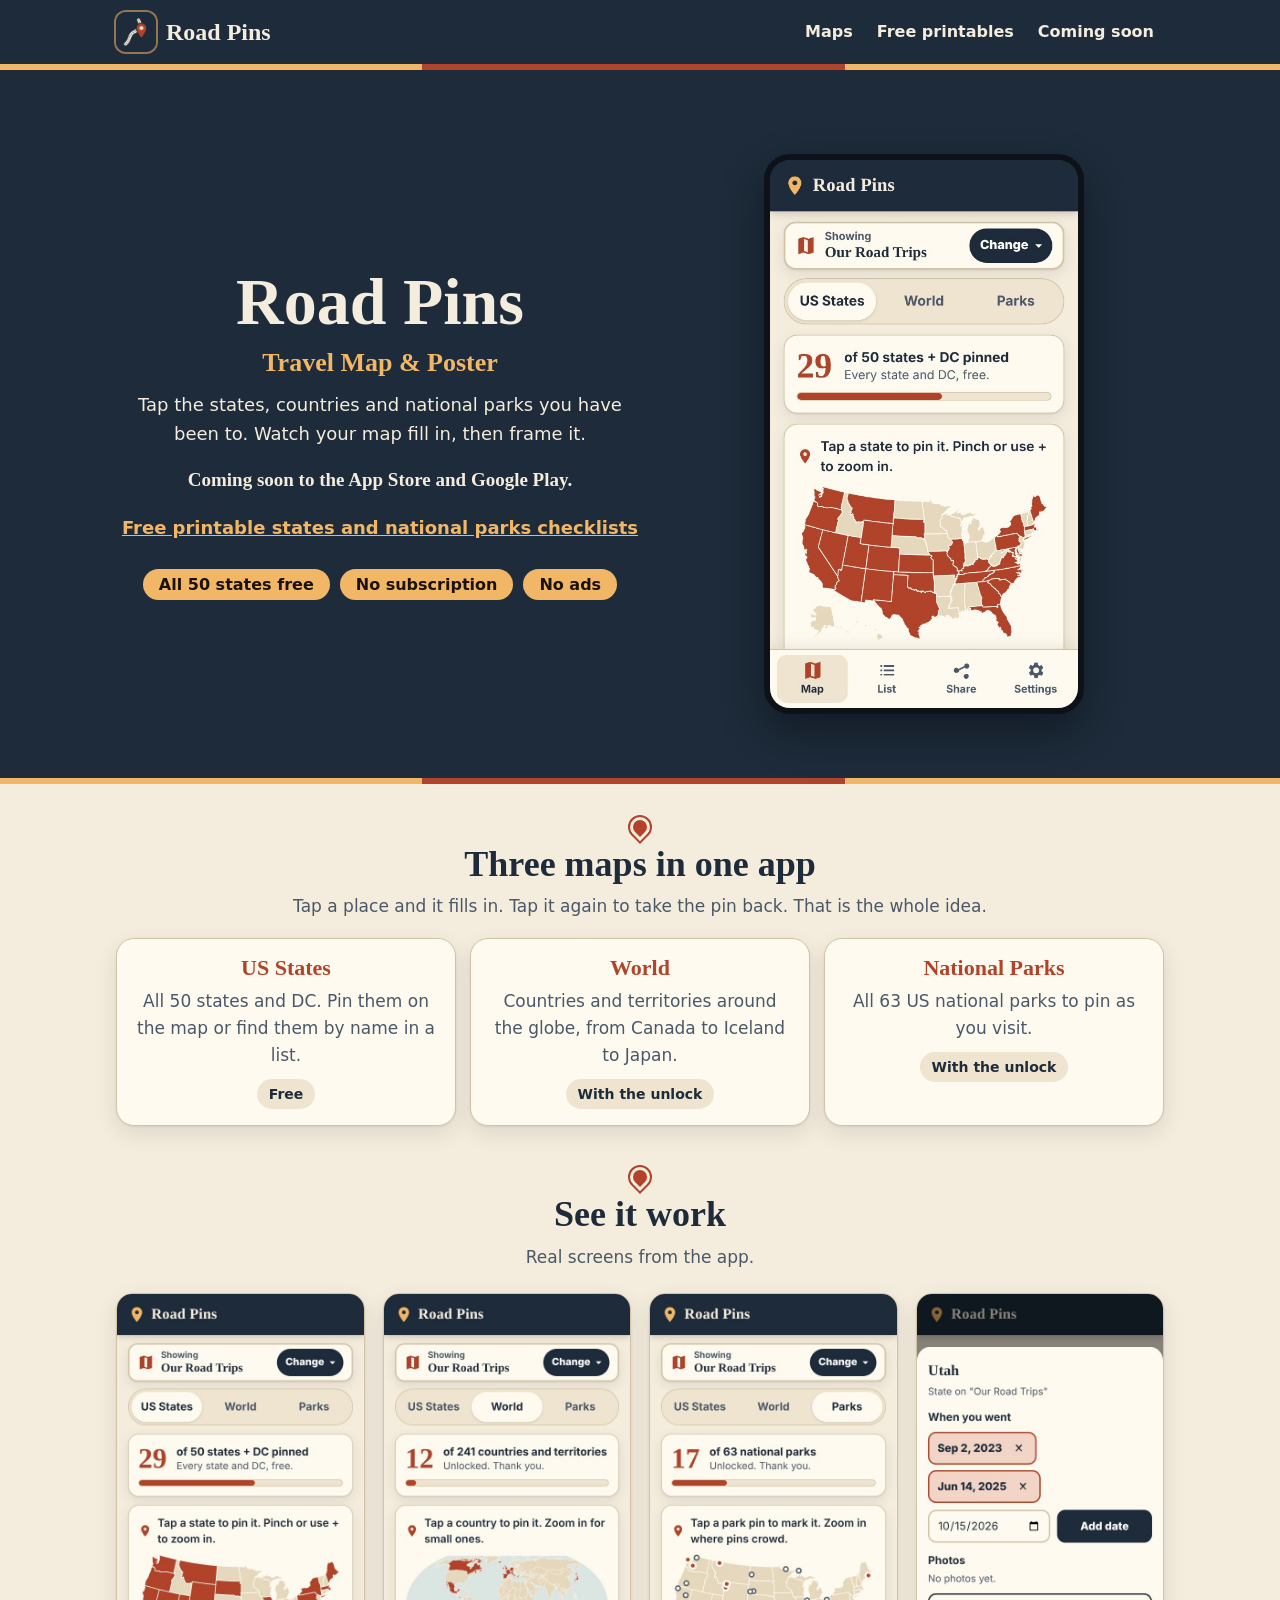
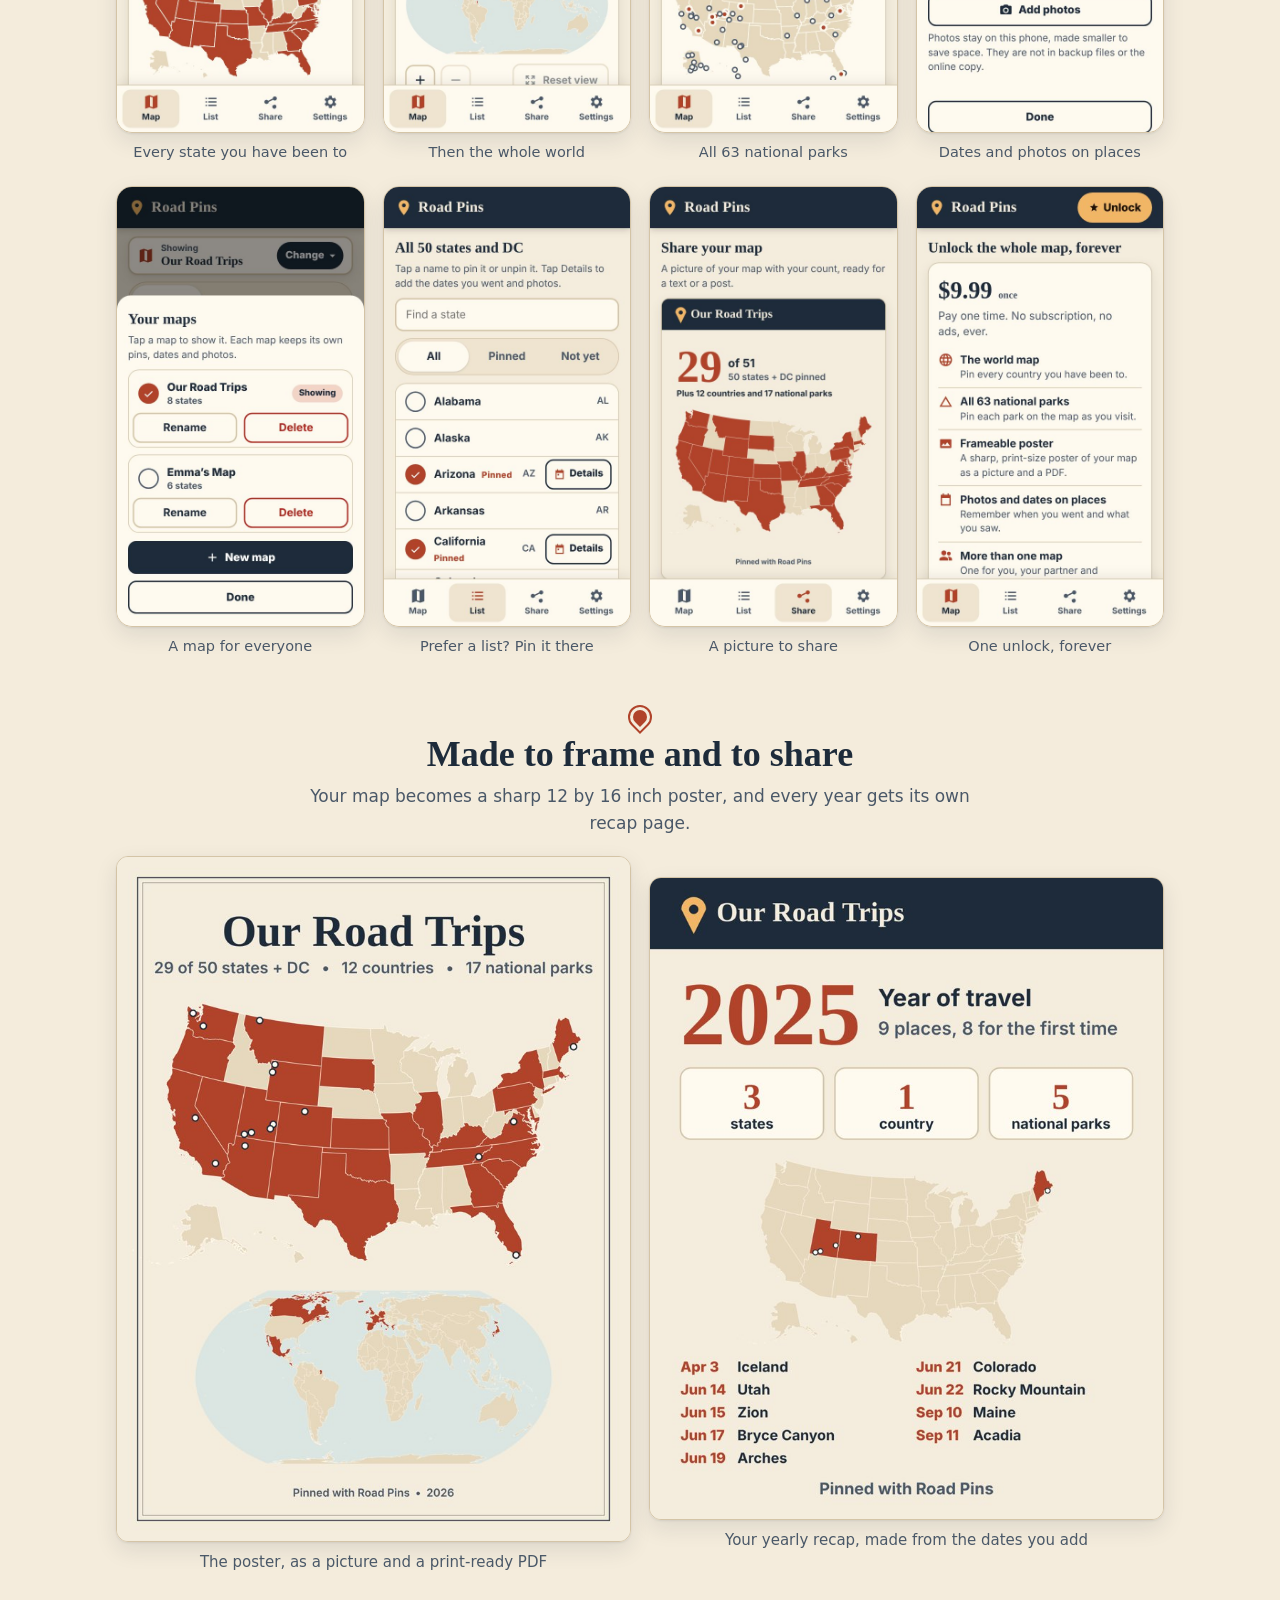
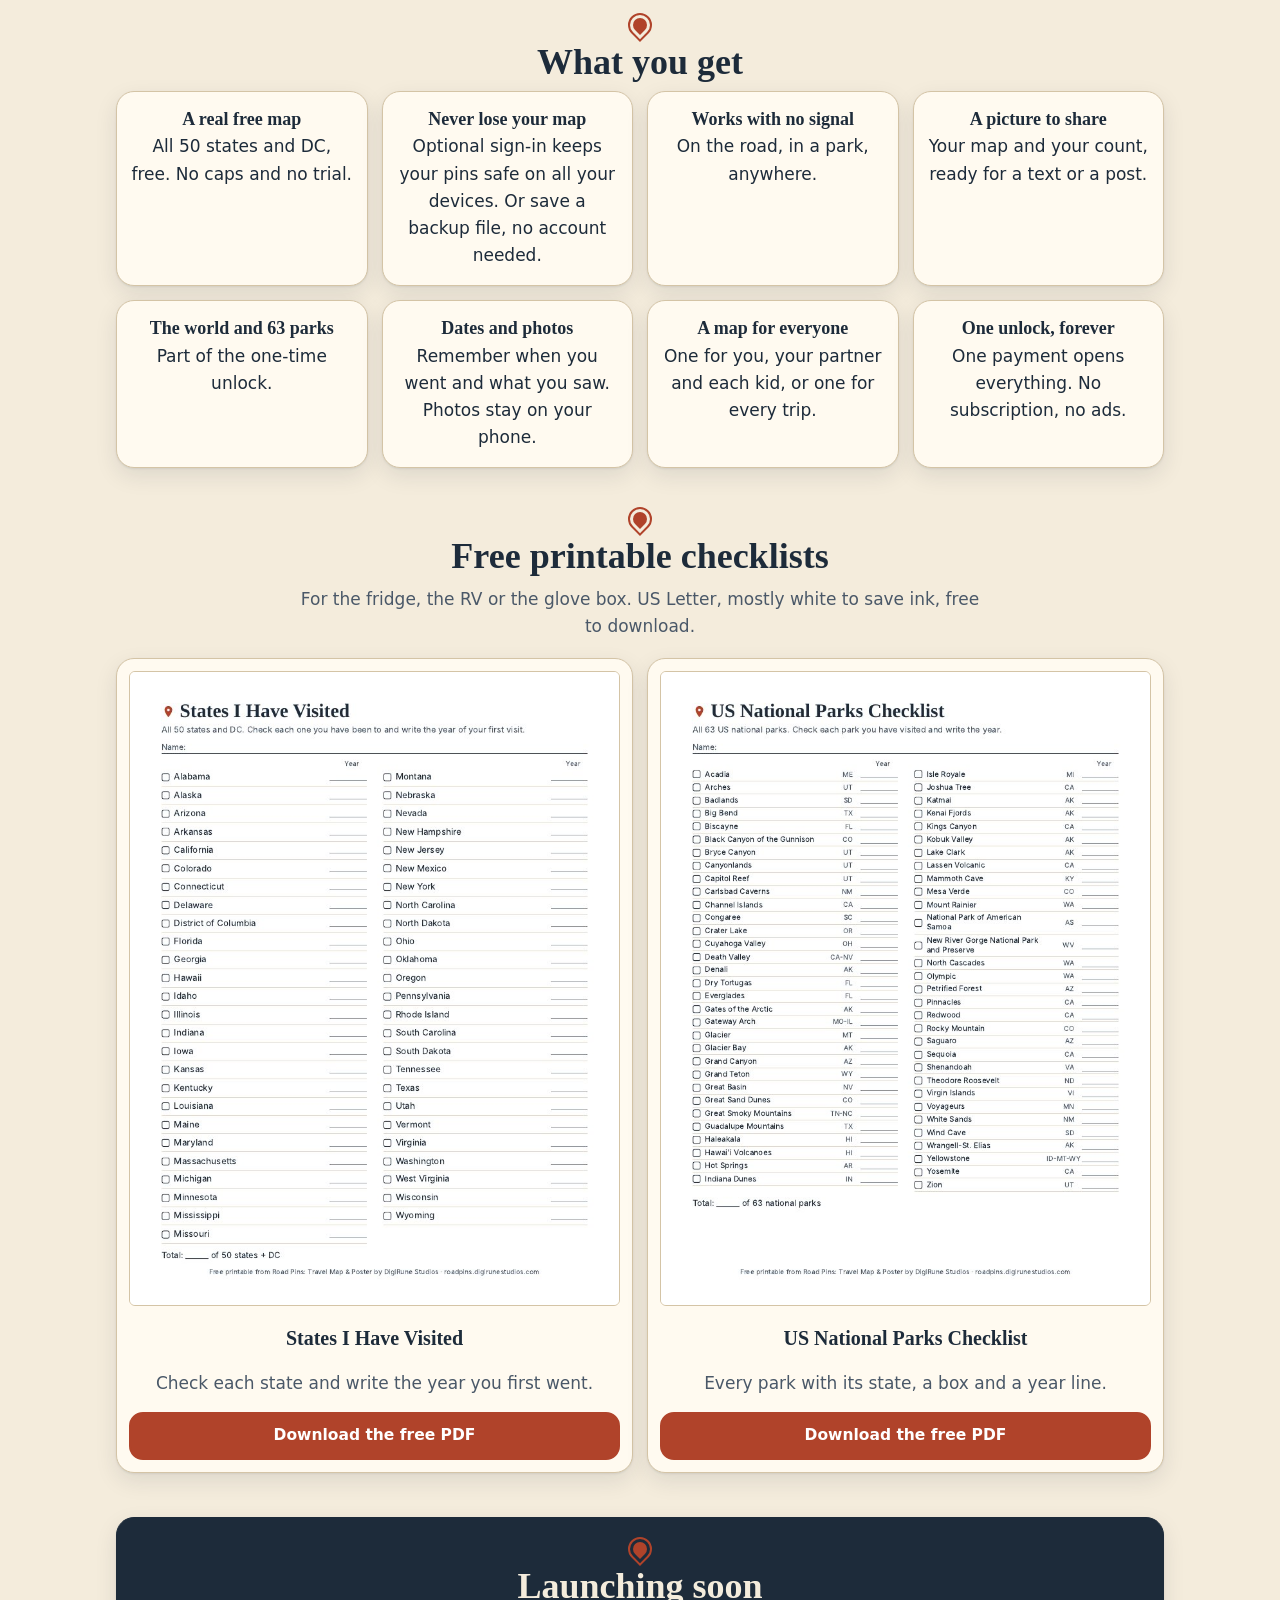
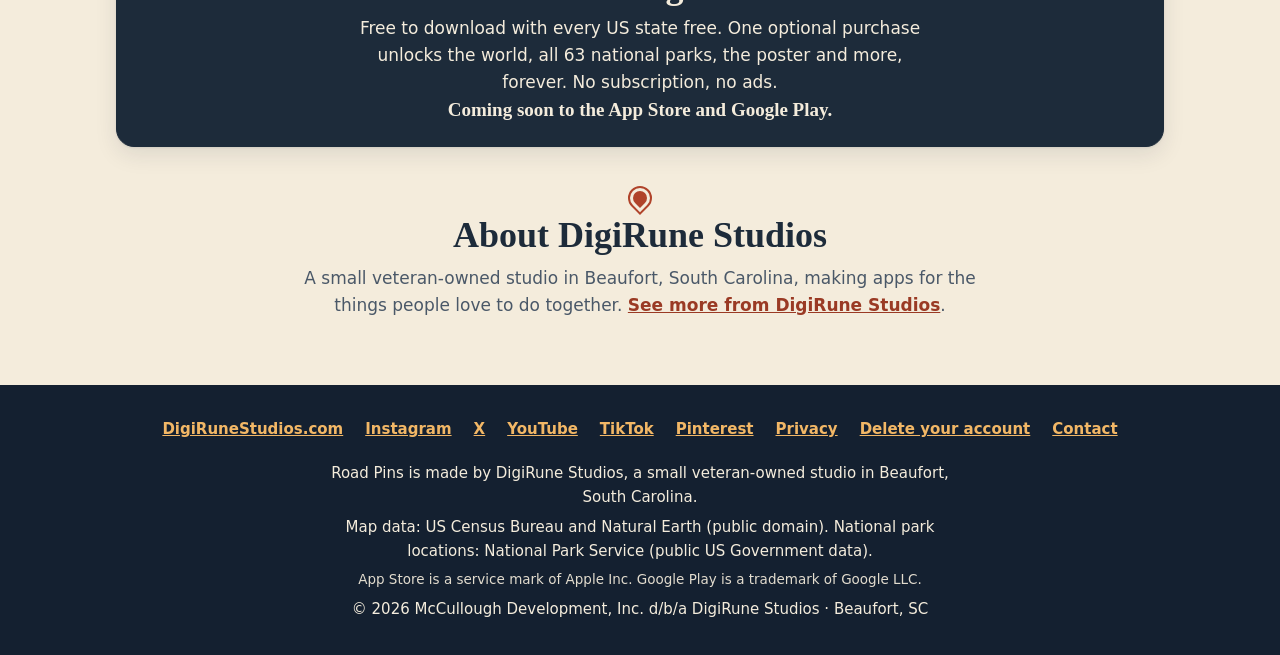
==== index.html @ 5fd57ff0 "Initial commit" ====
<!doctype html>
<html lang="en">
<head>
<meta charset="utf-8">
<meta name="viewport" content="width=device-width, initial-scale=1, viewport-fit=cover">
<title>Road Pins: Travel Map &amp; Poster, pin every state, country and national park</title>
<meta name="description" content="Coming soon. Pin the states, countries and national parks you have visited, then frame your map as a poster. All 50 states free. No subscription, no ads. Free printable checklists too.">
<link rel="canonical" href="https://roadpins.digirunestudios.com/">
<meta property="og:type" content="website">
<meta property="og:site_name" content="Road Pins: Travel Map &amp; Poster">
<meta property="og:url" content="https://roadpins.digirunestudios.com/">
<meta property="og:title" content="Road Pins: Travel Map &amp; Poster, pin every state, country and national park">
<meta property="og:description" content="Coming soon. Pin the states, countries and national parks you have visited, then frame your map as a poster. All 50 states free. No subscription, no ads. Free printable checklists too.">
<meta property="og:image" content="https://roadpins.digirunestudios.com/site/img/og/road-pins-1200x630.jpg">
<meta property="og:image:width" content="1200">
<meta property="og:image:height" content="630">
<meta property="og:image:alt" content="Road Pins: a phone showing a US map with visited states pinned, beside a framed travel poster.">
<meta name="twitter:card" content="summary_large_image">
<meta name="twitter:title" content="Road Pins: Travel Map &amp; Poster, pin every state, country and national park">
<meta name="twitter:description" content="Coming soon. Pin the states, countries and national parks you have visited, then frame your map as a poster. All 50 states free. No subscription, no ads. Free printable checklists too.">
<meta name="twitter:image" content="https://roadpins.digirunestudios.com/site/img/og/road-pins-1200x630.jpg">
<meta name="theme-color" content="#1d2b3a">
<link rel="icon" type="image/png" sizes="32x32" href="icons/favicon-32.png">
<link rel="icon" type="image/png" sizes="192x192" href="icons/icon-192.png">
<link rel="apple-touch-icon" href="icons/apple-touch-icon-180.png">
<link rel="stylesheet" href="site/site.css">
<script type="application/ld+json">{"@context": "https://schema.org", "@type": "MobileApplication", "name": "Road Pins: Travel Map & Poster", "operatingSystem": "iOS, Android", "applicationCategory": "TravelApplication", "description": "Pin the US states, countries and US national parks you have visited, then make a poster and a yearly recap.", "offers": {"@type": "Offer", "price": "0", "priceCurrency": "USD"}, "publisher": {"@type": "Organization", "name": "DigiRune Studios", "url": "https://digirunestudios.com/"}}</script>
</head>
<body>
<a class="skip" href="#main">Skip to the page content</a>
<header class="bar"><div class="wrap">
  <a class="brand" href="./"><img src="icons/icon-maskable-192.png" alt="" width="40" height="40">Road&nbsp;Pins</a>
  <nav aria-label="Site"><a href="./#maps">Maps</a><a href="./#printables">Free printables</a><a href="./#get">Coming soon</a></nav>
</div></header>
<div class="rule"></div>
<main id="main">
<section class="hero" aria-labelledby="hero-title"><div class="wrap">
  <div class="herotext">
    <h1 id="hero-title">Road&nbsp;Pins</h1>
    <p class="tag">Travel Map &amp; Poster</p>
    <p class="lead">Tap the states, countries and national parks you have been to. Watch your map fill in, then frame it.</p>
    <p class="soon">Coming soon to the App&nbsp;Store and Google&nbsp;Play.</p>
    <p class="sheetlink"><a href="#printables">Free printable states and national parks checklists</a></p>
    <ul class="pills" aria-label="Pricing"><li>All 50 states free</li><li>No subscription</li><li>No ads</li></ul>
  </div>
  <figure class="heroart"><img class="shot" src="site/img/hero-map.jpg" width="540" height="960" alt="Road Pins on a phone: a US map with 29 states pinned in rust red."></figure>
</div></section>
<div class="rule"></div>

<section id="maps" aria-labelledby="maps-title"><div class="wrap">
  <h2 id="maps-title">Three maps in one app</h2>
  <p class="intro">Tap a place and it fills in. Tap it again to take the pin back. That is the whole idea.</p>
  <div class="maps3">
    <div class="card mapc"><h3>US States</h3><p>All 50 states and DC. Pin them on the map or find them by name in a list.</p><span class="who">Free</span></div>
    <div class="card mapc"><h3>World</h3><p>Countries and territories around the globe, from Canada to Iceland to Japan.</p><span class="who">With the unlock</span></div>
    <div class="card mapc"><h3>National Parks</h3><p>All 63 US national parks to pin as you visit.</p><span class="who">With the unlock</span></div>
  </div>
</div></section>

<section id="see" aria-labelledby="see-title"><div class="wrap">
  <h2 id="see-title">See it work</h2>
  <p class="intro">Real screens from the app.<span class="swipehint"> Swipe sideways to see them all.</span></p>
  <div class="gallery" tabindex="0" aria-label="App screens, scroll sideways"><figure><img src="site/img/gallery/01-states.jpg" width="540" height="960" loading="lazy" alt="A US map with 29 states pinned in rust red and a count of 29 of 50 states plus DC."><figcaption>Every state you have been to</figcaption></figure><figure><img src="site/img/gallery/02-world.jpg" width="540" height="960" loading="lazy" alt="The world map with 12 countries pinned."><figcaption>Then the whole world</figcaption></figure><figure><img src="site/img/gallery/03-parks.jpg" width="540" height="960" loading="lazy" alt="The national parks map with 17 parks pinned."><figcaption>All 63 national parks</figcaption></figure><figure><img src="site/img/gallery/05-dates.jpg" width="540" height="960" loading="lazy" alt="Utah with two visit dates and a button to add photos."><figcaption>Dates and photos on places</figcaption></figure><figure><img src="site/img/gallery/06-maps.jpg" width="540" height="960" loading="lazy" alt="Your maps: Our Road Trips and Emma’s Map, each with its own pins."><figcaption>A map for everyone</figcaption></figure><figure><img src="site/img/gallery/04-list.jpg" width="540" height="960" loading="lazy" alt="The list of all 50 states and DC with pinned states checked."><figcaption>Prefer a list? Pin it there</figcaption></figure><figure><img src="site/img/gallery/07-share.jpg" width="540" height="960" loading="lazy" alt="A share picture of the map with 29 of 50 states + DC pinned."><figcaption>A picture to share</figcaption></figure><figure><img src="site/img/gallery/08-unlock.jpg" width="540" height="960" loading="lazy" alt="The unlock page: $9.99 once, no subscription, and what it adds."><figcaption>One unlock, forever</figcaption></figure></div>
</div></section>

<section id="frame" aria-labelledby="frame-title"><div class="wrap">
  <h2 id="frame-title">Made to frame and to share</h2>
  <p class="intro">Your map becomes a sharp 12 by 16 inch poster, and every year gets its own recap page.</p>
  <div class="pair">
    <figure><img src="site/img/poster.jpg" width="720" height="960" loading="lazy" alt="A 12 by 16 inch poster titled Our Road Trips with a US map, a world map and the counts of states, countries and national parks."><figcaption>The poster, as a picture and a print-ready PDF</figcaption></figure>
    <figure><img src="site/img/recap.jpg" width="720" height="900" loading="lazy" alt="A 2025 recap: 9 places, 3 states, 1 country and 5 national parks, with the dates of each visit."><figcaption>Your yearly recap, made from the dates you add</figcaption></figure>
  </div>
</div></section>

<section id="features" aria-labelledby="features-title"><div class="wrap">
  <h2 id="features-title">What you get</h2>
  <ul class="feats">
    <li class="card"><b>A real free map</b>All 50 states and DC, free. No caps and no trial.</li>
    <li class="card"><b>Never lose your map</b>Optional sign-in keeps your pins safe on all your devices. Or save a backup file, no account needed.</li>
    <li class="card"><b>Works with no signal</b>On the road, in a park, anywhere.</li>
    <li class="card"><b>A picture to share</b>Your map and your count, ready for a text or a post.</li>
    <li class="card"><b>The world and 63 parks</b>Part of the one-time unlock.</li>
    <li class="card"><b>Dates and photos</b>Remember when you went and what you saw. Photos stay on your phone.</li>
    <li class="card"><b>A map for everyone</b>One for you, your partner and each kid, or one for every trip.</li>
    <li class="card"><b>One unlock, forever</b>One payment opens everything. No subscription, no ads.</li>
  </ul>
</div></section>

<section id="printables" aria-labelledby="printables-title"><div class="wrap">
  <h2 id="printables-title">Free printable checklists</h2>
  <p class="intro">For the fridge, the RV or the glove box. US Letter, mostly white to save ink, free to download.</p>
  <div class="sheets2">
    <div class="card sheet">
      <a href="printables/states-visited-checklist.html"><img class="pv" src="site/img/sheets/states-visited-checklist.jpg" width="760" height="984" loading="lazy" alt="Preview of the free printable: All 50 states and DC"></a>
      <h3><a href="printables/states-visited-checklist.html">States I Have Visited</a></h3>
      <p class="what">Check each state and write the year you first went.</p>
      <a class="btn primary block" data-goatcounter-click="pdf-roadpins-states-visited-checklist" data-goatcounter-title="Road Pins: free PDF, All 50 states and DC" href="printables/pdf/states-visited-checklist.pdf" download="States-I-Have-Visited-Checklist.pdf" type="application/pdf" aria-label="Download the free PDF: All 50 states and DC"><span class="dl-long">Download the free PDF</span><span class="dl-short">Free PDF</span></a>
    </div>
    <div class="card sheet">
      <a href="printables/national-parks-checklist.html"><img class="pv" src="site/img/sheets/national-parks-checklist.jpg" width="760" height="984" loading="lazy" alt="Preview of the free printable: All 63 national parks"></a>
      <h3><a href="printables/national-parks-checklist.html">US National Parks Checklist</a></h3>
      <p class="what">Every park with its state, a box and a year line.</p>
      <a class="btn primary block" data-goatcounter-click="pdf-roadpins-national-parks-checklist" data-goatcounter-title="Road Pins: free PDF, All 63 national parks" href="printables/pdf/national-parks-checklist.pdf" download="US-National-Parks-Checklist.pdf" type="application/pdf" aria-label="Download the free PDF: All 63 national parks"><span class="dl-long">Download the free PDF</span><span class="dl-short">Free PDF</span></a>
    </div>
  </div>
</div></section>

<section id="get" aria-labelledby="get-title"><div class="wrap">
  <div class="card panel cta">
    <h2 id="get-title">Launching soon</h2>
    <p>Free to download with every US state free. One optional purchase unlocks the world, all 63 national parks, the poster and more, forever. No subscription, no ads.</p>
    <p class="soon">Coming soon to the App&nbsp;Store and Google&nbsp;Play.</p>
  </div>
</div></section>

<section id="studio" aria-labelledby="studio-title"><div class="wrap">
  <h2 id="studio-title">About DigiRune&nbsp;Studios</h2>
  <p class="intro">A small veteran-&#8288;owned studio in Beaufort, South Carolina, making apps for the things people love to do together. <a href="https://digirunestudios.com/">See more from DigiRune&nbsp;Studios</a>.</p>
</div></section>
</main>
<footer><div class="wrap">
  <ul class="links">
    <li><a href="https://digirunestudios.com/">DigiRuneStudios.com</a></li>
    <li><a href="https://www.instagram.com/digirune/">Instagram</a></li>
    <li><a href="https://x.com/DigiRuneStudios">X</a></li>
    <li><a href="https://www.youtube.com/@DigiRuneStudios">YouTube</a></li>
    <li><a href="https://www.tiktok.com/@digirunestudios">TikTok</a></li>
    <li><a href="https://www.pinterest.com/digirunestudios/">Pinterest</a></li>
    <li><a href="privacy.html">Privacy</a></li>
    <li><a href="delete-account.html">Delete your account</a></li>
    <li><a href="mailto:will@digirunestudios.com">Contact</a></li>
  </ul>
  <p>Road&nbsp;Pins is made by DigiRune&nbsp;Studios, a small veteran-&#8288;owned studio in Beaufort, South&nbsp;Carolina.</p>
  <p>Map data: US Census Bureau and Natural Earth (public domain). National park locations: National Park Service (public US Government data).</p>
  <p class="tm">App&nbsp;Store is a service mark of Apple Inc. Google&nbsp;Play is a trademark of Google LLC.</p>
  <p>&copy; 2026 McCullough Development, Inc. d/b/a DigiRune&nbsp;Studios &middot; Beaufort, SC</p>
</div></footer>
<script>window.goatcounter={path:function(p){return location.host+p}}</script>
<!-- GoatCounter: privacy-friendly visit counting, no cookies -->
<script data-goatcounter="https://digirune.goatcounter.com/count" async src="//gc.zgo.at/count.js"></script>
</body>
</html>
---- site/site.css ----
/* Road Pins website, Atlas look (matches the app: navy bar, warm paper, rust pins, gold accents). DigiRune Studios.
   Structure follows the Faker Night site (fakernight.digirunestudios.com, 2026-10-08) per Standing Rule R2. */
:root {
  --bg:#f4ecdc; --surface:#fffaf0; --surface-2:#efe4cf; --ink:#1d2b3a; --ink-2:#4a5868; --line:#d4c4a6;
  --navy:#1d2b3a; --navy-2:#142030; --on-navy:#f4ecdc; --on-navy-2:#f2b766; --pin:#b0432a; --pin-ink:#ffffff; --gold:#f2b766;
  --link:#9a3a24; --shadow:0 1px 2px rgba(29,43,58,.08), 0 8px 22px rgba(29,43,58,.10);
  --serif: ui-serif, "Iowan Old Style", "Palatino Linotype", Palatino, Georgia, serif;
  --sans: system-ui, -apple-system, "Segoe UI", Roboto, "Helvetica Neue", Arial, sans-serif;
  color-scheme: light dark;
}
@media (prefers-color-scheme: dark) {
  :root:not([data-theme="light"]) { --bg:#121a23; --surface:#1b2631; --surface-2:#22303d; --ink:#efe6d4; --ink-2:#bdb4a3; --line:#34424f; --navy:#0c1218; --navy-2:#080d12; --link:#f2b766; --pin:#e8774f; --shadow:0 1px 2px rgba(0,0,0,.4), 0 8px 22px rgba(0,0,0,.35); }
}
* { box-sizing: border-box; }
html { -webkit-text-size-adjust: 100%; scroll-behavior: smooth; }
@media (prefers-reduced-motion: reduce) { html { scroll-behavior: auto; } }
body { margin: 0; background: var(--bg); color: var(--ink); font: 17px/1.6 var(--sans); }
img { max-width: 100%; height: auto; display: block; }
a { color: var(--link); font-weight: 700; }
a:focus-visible, button:focus-visible { outline: 3px solid var(--gold); outline-offset: 3px; border-radius: 6px; }
.skip { position: absolute; left: -999px; top: 8px; background: var(--surface); color: var(--ink); padding: 10px 14px; border: 2px solid var(--ink); border-radius: 10px; z-index: 10; }
.skip:focus { left: 12px; }
.wrap { max-width: 1080px; margin: 0 auto; padding-left: max(16px, env(safe-area-inset-left)); padding-right: max(16px, env(safe-area-inset-right)); }
.rule { height: 6px; background: linear-gradient(90deg, var(--gold) 0 33%, var(--pin) 33% 66%, var(--gold) 66%); }
/* top bar */
.bar { background: var(--navy); color: var(--on-navy); padding-top: env(safe-area-inset-top); }
.bar .wrap { display: flex; align-items: center; gap: 10px; min-height: 64px; flex-wrap: wrap; }
.brand { display: flex; align-items: center; gap: 10px; color: var(--on-navy); text-decoration: none; font: 800 24px/1 var(--serif); min-height: 44px; }
.brand img { width: 40px; height: 40px; border-radius: 10px; box-shadow: 0 0 0 2px rgba(242, 183, 102, .55); }
.bar nav { margin-left: auto; display: flex; gap: 4px; flex-wrap: wrap; }
.bar nav a { color: var(--on-navy); text-decoration: none; font-weight: 700; font-size: 16px; padding: 10px 10px; min-height: 44px; display: inline-flex; align-items: center; border-radius: 10px; }
.bar nav a:hover { background: rgba(244, 236, 220, .12); }
/* hero */
.hero { background: var(--navy); color: var(--on-navy); }
.hero .wrap { display: grid; gap: 28px; padding-top: 28px; padding-bottom: 40px; align-items: center; justify-items: center; }
@media (min-width: 900px) { .hero .wrap { grid-template-columns: 1.1fr 1fr; padding-top: 48px; padding-bottom: 56px; gap: 40px; } }
.herotext { text-align: center; max-width: 36em; min-width: 0; }
.hero h1 { font: 800 clamp(40px, 10vw, 66px)/1.02 var(--serif); margin: 0; overflow-wrap: anywhere; }
.hero .tag { font: 700 clamp(20px, 4.6vw, 26px)/1.25 var(--serif); color: var(--on-navy-2); margin: 12px 0 0; text-wrap: balance; }
.hero p.lead { font-size: 18px; margin: 12px auto 0; max-width: 30em; text-wrap: pretty; }
.pills { display: flex; flex-wrap: wrap; justify-content: center; gap: 10px; margin: 18px 0 0; padding: 0; list-style: none; }
.pills li { background: var(--gold); color: #1a1206; border-radius: 999px; padding: 6px 16px; font: 700 16px/1.2 var(--sans); }
.sheetlink { margin: 14px 0 0; font-size: 18px; }
.hero .sheetlink a, .cta .sheetlink a { color: var(--on-navy-2); display: inline-flex; min-height: 44px; align-items: center; }
.soon { font: 700 19px/1.35 var(--serif); margin: 18px auto 0; max-width: 22em; text-align: center; text-wrap: balance; }
.hero .soon, .cta .soon { color: var(--on-navy); }
.shot { width: min(100%, 320px); border-radius: 26px; border: 6px solid #0c1218; box-shadow: 0 18px 40px rgba(0,0,0,.35); overflow: hidden; background: #0c1218; }
.heroart { margin: 0; display: grid; justify-items: center; }
/* sections */
section { padding: 36px 0 8px; }
h2 { font: 800 clamp(28px, 6vw, 36px)/1.15 var(--serif); margin: 0 0 8px; text-align: center; text-wrap: balance; }
h2::before { content: ""; display: block; margin: 0 auto 10px; width: 14px; height: 14px; border-radius: 50% 50% 50% 0; transform: rotate(-45deg); background: var(--pin); box-shadow: 0 0 0 3px var(--bg), 0 0 0 5px var(--pin); }
.intro { color: var(--ink-2); margin: 0 auto 18px; max-width: 42em; text-align: center; text-wrap: pretty; }
.card { background: var(--surface); border: 1px solid var(--line); border-radius: 18px; box-shadow: var(--shadow); }
.maps3 { display: grid; grid-template-columns: 1fr; gap: 14px; }
@media (min-width: 760px) { .maps3 { grid-template-columns: repeat(3, 1fr); } }
.mapc { padding: 16px; text-align: center; }
.mapc h3 { font: 800 22px/1.2 var(--serif); margin: 0 0 6px; color: var(--pin); }
.mapc p { margin: 0; color: var(--ink-2); }
.mapc .who { display: inline-block; margin-top: 10px; font-weight: 700; font-size: 14px; color: var(--ink); background: var(--surface-2); border-radius: 999px; padding: 4px 12px; }
.gallery { display: flex; gap: 14px; overflow-x: auto; padding: 4px 4px 16px; scroll-snap-type: x mandatory; -webkit-overflow-scrolling: touch; }
.gallery figure { margin: 0; flex: 0 0 auto; width: min(62vw, 230px); scroll-snap-align: center; }
.gallery img { border: 1px solid var(--line); border-radius: 16px; box-shadow: var(--shadow); }
.gallery figcaption { font-size: 14.5px; color: var(--ink-2); margin-top: 8px; text-align: center; text-wrap: balance; }
@media (min-width: 960px) { .gallery { display: grid; grid-template-columns: repeat(4, 1fr); overflow: visible; padding: 4px 0 8px; gap: 22px 18px; } .gallery figure { width: auto; } .swipehint { display: none; } }
.feats { display: grid; grid-template-columns: 1fr; gap: 14px; list-style: none; padding: 0; margin: 0; }
@media (min-width: 520px) { .feats { grid-template-columns: repeat(2, 1fr); } }
@media (min-width: 960px) { .feats { grid-template-columns: repeat(4, 1fr); } }
.feats li { padding: 16px 14px; text-align: center; }
.feats b { display: block; font: 800 18px/1.3 var(--serif); margin-bottom: 2px; }
.pair { display: grid; gap: 18px; align-items: center; }
@media (min-width: 820px) { .pair { grid-template-columns: 1fr 1fr; } }
.pair figure { margin: 0; }
.pair img { border-radius: 12px; border: 1px solid var(--line); box-shadow: var(--shadow); margin: 0 auto; }
.pair figcaption { text-align: center; color: var(--ink-2); font-size: 15px; margin-top: 8px; }
.sheets2 { display: grid; grid-template-columns: 1fr; gap: 14px; }
@media (min-width: 640px) { .sheets2 { grid-template-columns: repeat(2, 1fr); } }
.sheet { padding: 12px; display: flex; flex-direction: column; gap: 10px; text-align: center; }
.sheet .pv { border: 1px solid var(--line); border-radius: 6px; background: #fff; }
.sheet h3 { margin: 0; font: 800 20px/1.2 var(--serif); }
.sheet h3 a { color: var(--ink); text-decoration: none; display: inline-flex; min-height: 44px; align-items: center; }
.sheet .what { color: var(--ink-2); margin: 0 0 4px; }
.sheet .btn { margin-top: auto; font-size: 15.5px; padding: 10px 8px; }
.btn { display: inline-flex; align-items: center; justify-content: center; gap: 8px; min-height: 48px; padding: 10px 18px; border-radius: 14px; border: 2px solid var(--ink); background: var(--surface); color: var(--ink); font: 800 17px/1.2 var(--sans); text-decoration: none; text-align: center; max-width: 100%; }
.btn.primary { background: var(--pin); border-color: var(--pin); color: var(--pin-ink); }
.btn.block { width: 100%; }
.row { display: flex; gap: 10px; flex-wrap: wrap; justify-content: center; }
.panel { padding: 24px 20px; text-align: center; }
.panel p { margin: 0 auto; max-width: 34em; }
.cta { background: var(--navy); color: var(--on-navy); border-color: var(--navy); }
.cta h2 { color: var(--on-navy); }
.cta h2::before { box-shadow: 0 0 0 3px var(--navy), 0 0 0 5px var(--pin); }
.cta a:not(.btn) { color: var(--on-navy-2); }
.dl-short { display: none; }
@media (max-width: 380px) { .dl-long { display: none; } .dl-short { display: inline; } }
footer { margin-top: 40px; background: var(--navy-2); color: var(--on-navy); padding: 22px 0 calc(28px + env(safe-area-inset-bottom)); font-size: 15px; text-align: center; }
footer a { color: var(--on-navy-2); }
footer .links { display: flex; flex-wrap: wrap; justify-content: center; gap: 4px 6px; margin: 0 0 10px; padding: 0; list-style: none; }
footer .links a { display: inline-flex; min-height: 44px; align-items: center; padding: 0 8px; }
footer p { margin: 6px auto; max-width: 44em; }
footer .tm { font-size: 13.5px; opacity: .92; }
/* inner pages (printables, guide, privacy) */
.crumbs { font-size: 15px; margin: 18px 0 0; text-align: center; }
.crumbs a { display: inline-flex; min-height: 44px; align-items: center; }
.phead { padding-top: 8px; text-align: center; }
.pageh1 { font: 800 clamp(30px, 7vw, 44px)/1.12 var(--serif); margin: 0 0 6px; text-align: center; text-wrap: balance; }
.split { display: grid; gap: 24px; justify-items: center; }
@media (min-width: 860px) { .split { grid-template-columns: 1fr 1fr; align-items: start; } }
.split > div { min-width: 0; width: 100%; max-width: 520px; }
.keylist { margin: 0 auto; padding-left: 20px; max-width: 32em; text-align: left; }
.keylist li { margin: 6px 0; }
.pv-big { border: 1px solid var(--line); border-radius: 8px; box-shadow: var(--shadow); background: #fff; margin: 0 auto; }
.prose { max-width: 42em; margin: 0 auto; }
.prose h2 { text-align: left; font-size: clamp(24px, 5vw, 30px); margin-top: 28px; }
.prose h2::before { margin-left: 2px; }
.prose p, .prose li { text-wrap: pretty; }
.appcta { margin-top: 28px; }
@media (max-width: 599px) {
  .bar .wrap { gap: 0 10px; justify-content: center; }
  .bar nav { margin-left: 0; width: 100%; justify-content: center; flex-wrap: nowrap; gap: 0; }
  .bar nav a { padding: 8px 9px; font-size: 15px; white-space: nowrap; }
}
@media (max-width: 359px) { .bar nav a { padding: 8px 6px; font-size: 14px; } }
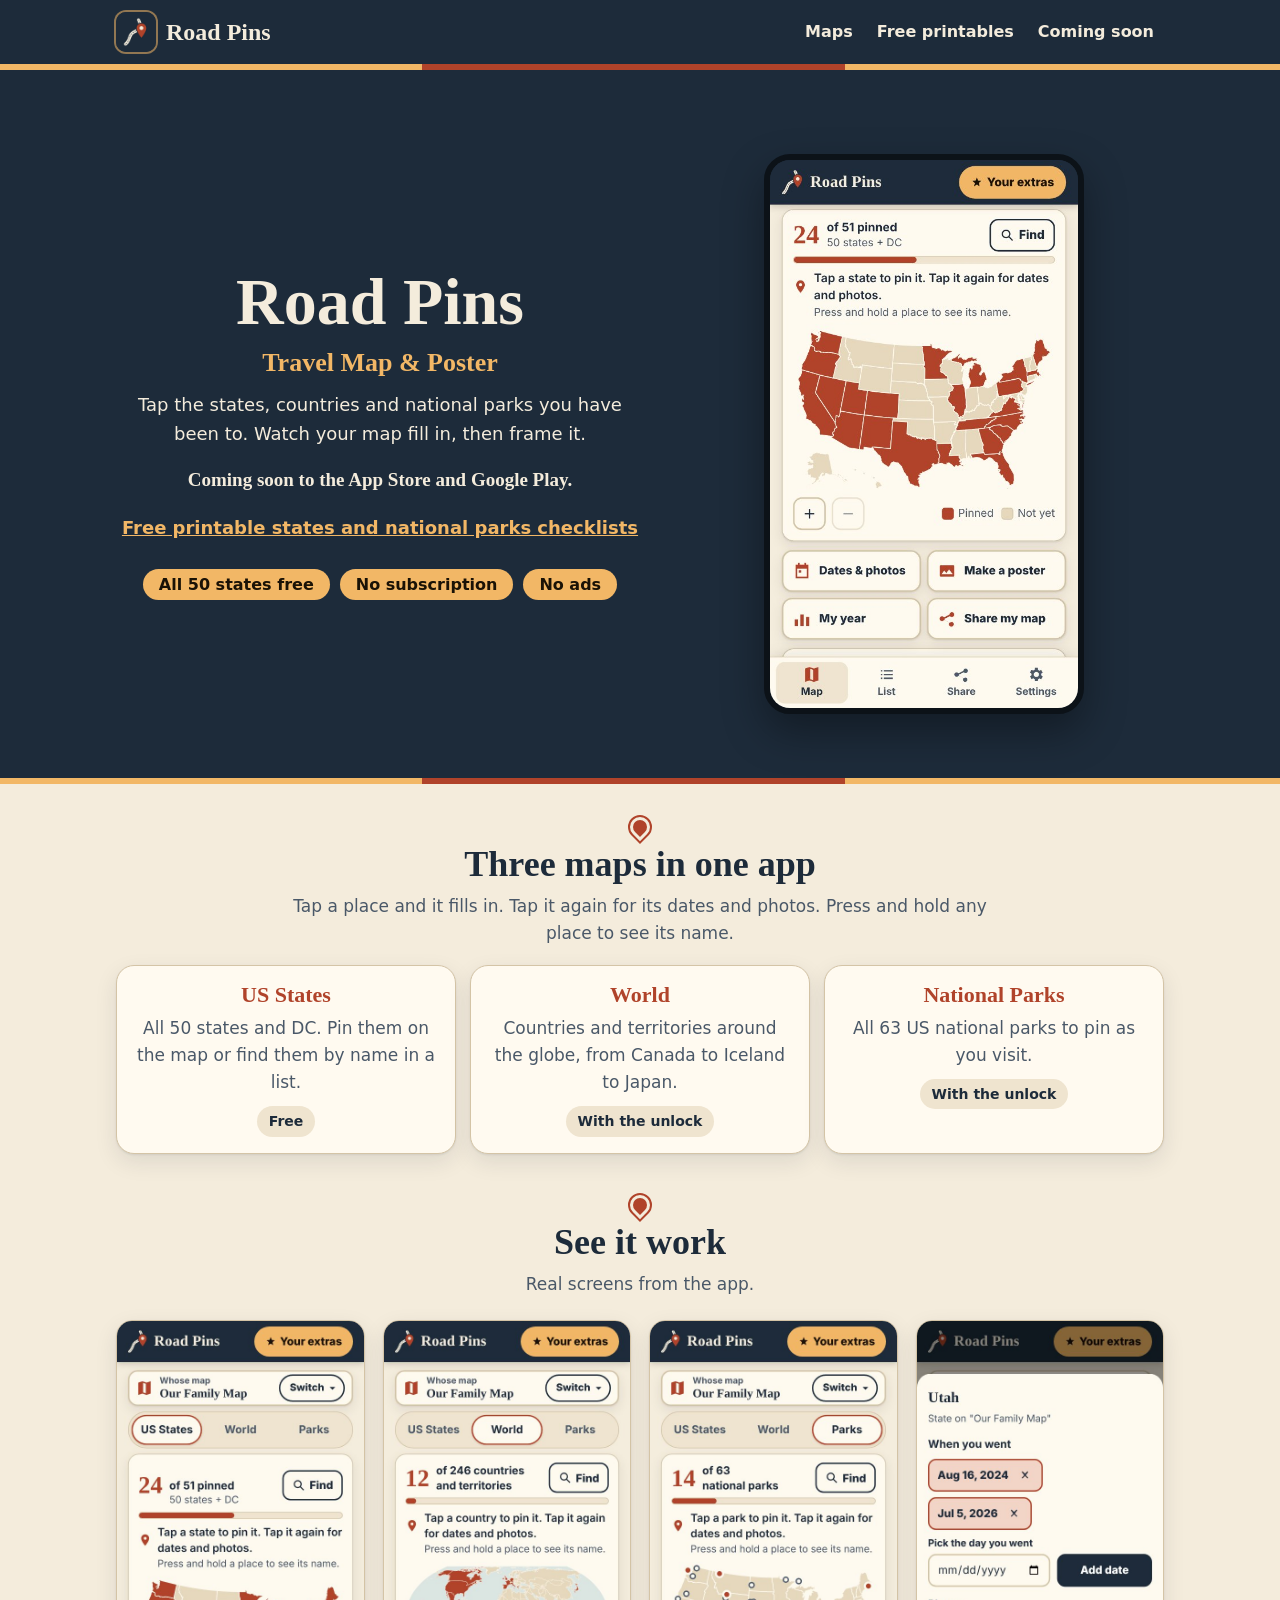
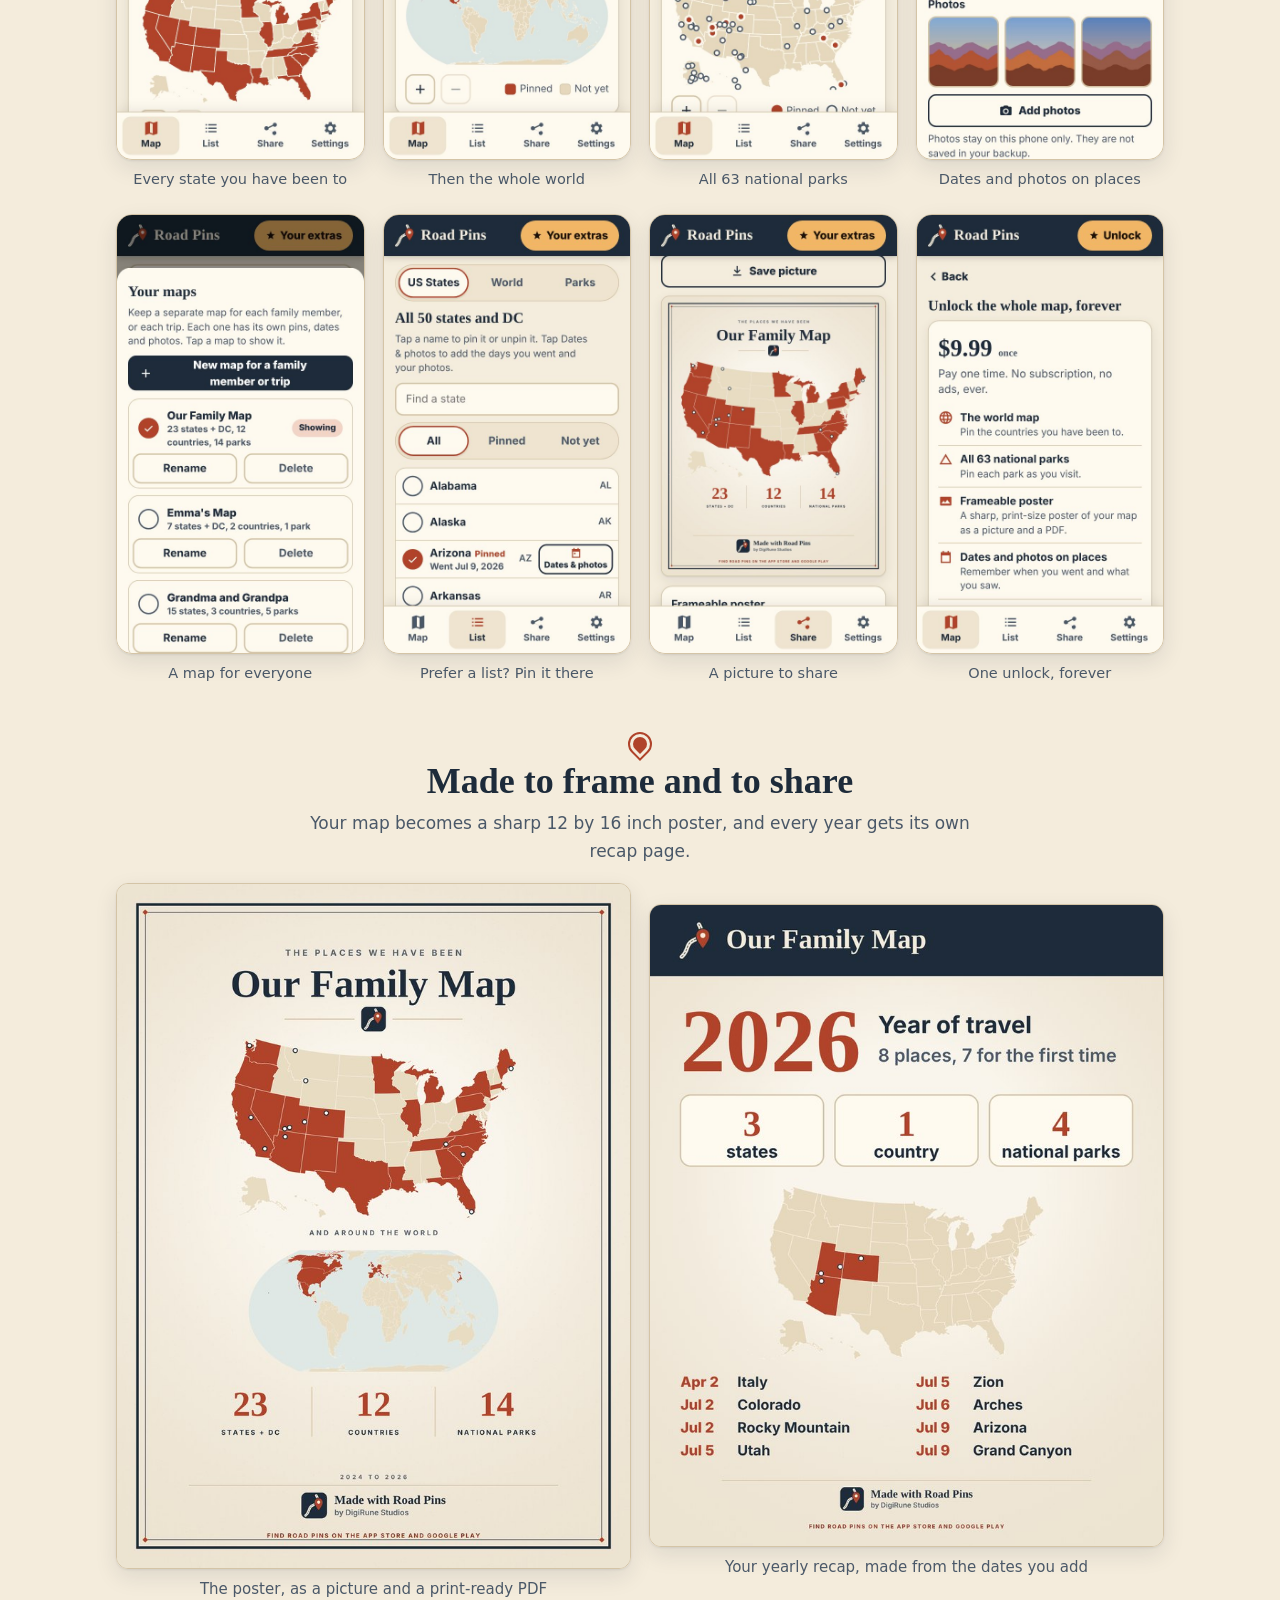
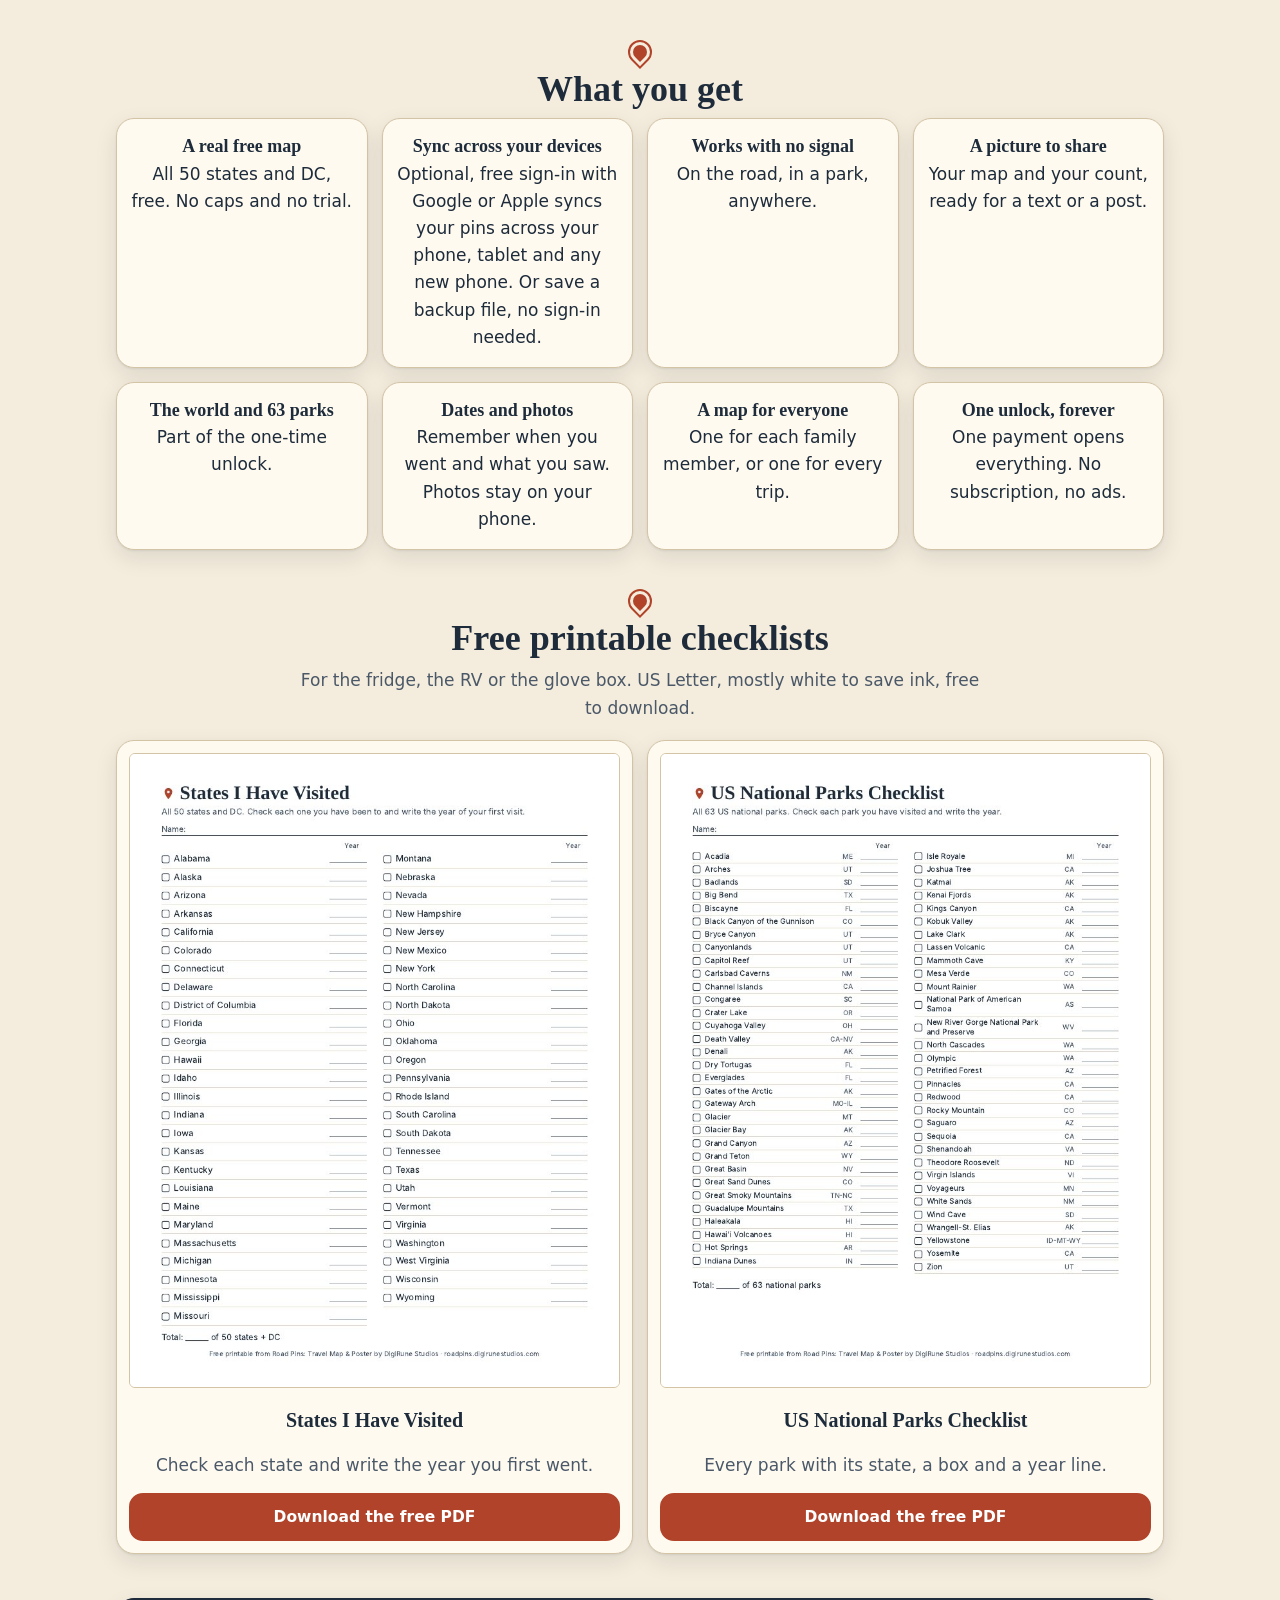
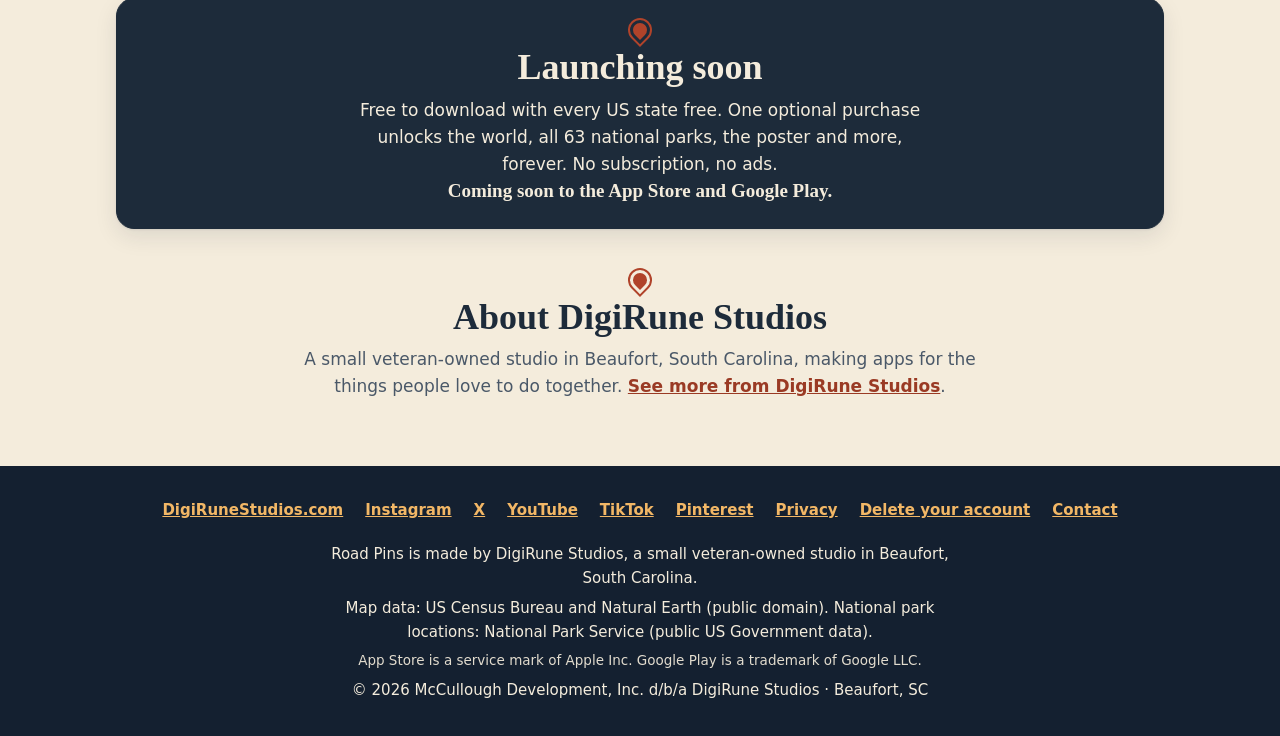
==== commit 5b04125b: "Road Pins site: pictures from the final app (logo, framed poster, recap), family member and sync wor" ====
--- a/index.html
+++ b/index.html
@@ -43,13 +43,13 @@
     <p class="sheetlink"><a href="#printables">Free printable states and national parks checklists</a></p>
     <ul class="pills" aria-label="Pricing"><li>All 50 states free</li><li>No subscription</li><li>No ads</li></ul>
   </div>
-  <figure class="heroart"><img class="shot" src="site/img/hero-map.jpg" width="540" height="960" alt="Road Pins on a phone: a US map with 29 states pinned in rust red."></figure>
+  <figure class="heroart"><img class="shot" src="site/img/hero-map.jpg" width="540" height="960" alt="Road Pins on a phone: a US map with 23 states and DC pinned in rust red, a Find button, and buttons for dates and photos, a poster, your year and sharing."></figure>
 </div></section>
 <div class="rule"></div>
 
 <section id="maps" aria-labelledby="maps-title"><div class="wrap">
   <h2 id="maps-title">Three maps in one app</h2>
-  <p class="intro">Tap a place and it fills in. Tap it again to take the pin back. That is the whole idea.</p>
+  <p class="intro">Tap a place and it fills in. Tap it again for its dates and photos. Press and hold any place to see its name.</p>
   <div class="maps3">
     <div class="card mapc"><h3>US States</h3><p>All 50 states and DC. Pin them on the map or find them by name in a list.</p><span class="who">Free</span></div>
     <div class="card mapc"><h3>World</h3><p>Countries and territories around the globe, from Canada to Iceland to Japan.</p><span class="who">With the unlock</span></div>
@@ -60,15 +60,15 @@
 <section id="see" aria-labelledby="see-title"><div class="wrap">
   <h2 id="see-title">See it work</h2>
   <p class="intro">Real screens from the app.<span class="swipehint"> Swipe sideways to see them all.</span></p>
-  <div class="gallery" tabindex="0" aria-label="App screens, scroll sideways"><figure><img src="site/img/gallery/01-states.jpg" width="540" height="960" loading="lazy" alt="A US map with 29 states pinned in rust red and a count of 29 of 50 states plus DC."><figcaption>Every state you have been to</figcaption></figure><figure><img src="site/img/gallery/02-world.jpg" width="540" height="960" loading="lazy" alt="The world map with 12 countries pinned."><figcaption>Then the whole world</figcaption></figure><figure><img src="site/img/gallery/03-parks.jpg" width="540" height="960" loading="lazy" alt="The national parks map with 17 parks pinned."><figcaption>All 63 national parks</figcaption></figure><figure><img src="site/img/gallery/05-dates.jpg" width="540" height="960" loading="lazy" alt="Utah with two visit dates and a button to add photos."><figcaption>Dates and photos on places</figcaption></figure><figure><img src="site/img/gallery/06-maps.jpg" width="540" height="960" loading="lazy" alt="Your maps: Our Road Trips and Emma’s Map, each with its own pins."><figcaption>A map for everyone</figcaption></figure><figure><img src="site/img/gallery/04-list.jpg" width="540" height="960" loading="lazy" alt="The list of all 50 states and DC with pinned states checked."><figcaption>Prefer a list? Pin it there</figcaption></figure><figure><img src="site/img/gallery/07-share.jpg" width="540" height="960" loading="lazy" alt="A share picture of the map with 29 of 50 states + DC pinned."><figcaption>A picture to share</figcaption></figure><figure><img src="site/img/gallery/08-unlock.jpg" width="540" height="960" loading="lazy" alt="The unlock page: $9.99 once, no subscription, and what it adds."><figcaption>One unlock, forever</figcaption></figure></div>
+  <div class="gallery" tabindex="0" aria-label="App screens, scroll sideways"><figure><img src="site/img/gallery/01-states.jpg" width="540" height="960" loading="lazy" alt="A US map with 23 states and DC pinned in rust red, a count of 24 of 51 and a Find button."><figcaption>Every state you have been to</figcaption></figure><figure><img src="site/img/gallery/02-world.jpg" width="540" height="960" loading="lazy" alt="The world map with 12 countries pinned."><figcaption>Then the whole world</figcaption></figure><figure><img src="site/img/gallery/03-parks.jpg" width="540" height="960" loading="lazy" alt="The national parks map with 14 of the 63 parks pinned."><figcaption>All 63 national parks</figcaption></figure><figure><img src="site/img/gallery/05-dates.jpg" width="540" height="960" loading="lazy" alt="Utah with two visit dates and three trip photos."><figcaption>Dates and photos on places</figcaption></figure><figure><img src="site/img/gallery/06-maps.jpg" width="540" height="960" loading="lazy" alt="Your maps: Our Family Map, Emma’s Map and Grandma and Grandpa, each with its own pins."><figcaption>A map for everyone</figcaption></figure><figure><img src="site/img/gallery/04-list.jpg" width="540" height="960" loading="lazy" alt="The list of all 50 states and DC with pinned states checked."><figcaption>Prefer a list? Pin it there</figcaption></figure><figure><img src="site/img/gallery/07-share.jpg" width="540" height="960" loading="lazy" alt="A share picture of Our Family Map: 23 states + DC, 12 countries and 14 national parks."><figcaption>A picture to share</figcaption></figure><figure><img src="site/img/gallery/08-unlock.jpg" width="540" height="960" loading="lazy" alt="The unlock page: $9.99 once, no subscription, and what it adds."><figcaption>One unlock, forever</figcaption></figure></div>
 </div></section>
 
 <section id="frame" aria-labelledby="frame-title"><div class="wrap">
   <h2 id="frame-title">Made to frame and to share</h2>
   <p class="intro">Your map becomes a sharp 12 by 16 inch poster, and every year gets its own recap page.</p>
   <div class="pair">
-    <figure><img src="site/img/poster.jpg" width="720" height="960" loading="lazy" alt="A 12 by 16 inch poster titled Our Road Trips with a US map, a world map and the counts of states, countries and national parks."><figcaption>The poster, as a picture and a print-ready PDF</figcaption></figure>
-    <figure><img src="site/img/recap.jpg" width="720" height="900" loading="lazy" alt="A 2025 recap: 9 places, 3 states, 1 country and 5 national parks, with the dates of each visit."><figcaption>Your yearly recap, made from the dates you add</figcaption></figure>
+    <figure><img src="site/img/poster.jpg" width="720" height="960" loading="lazy" alt="A framed 12 by 16 inch paper poster titled Our Family Map, with the Road Pins logo, a US map, a world map, the counts of states, countries and national parks, and a Made with Road Pins by DigiRune Studios credit."><figcaption>The poster, as a picture and a print-ready PDF</figcaption></figure>
+    <figure><img src="site/img/recap.jpg" width="720" height="900" loading="lazy" alt="A 2026 recap for Our Family Map: 8 places, 3 states, 1 country and 4 national parks, with the date of each visit."><figcaption>Your yearly recap, made from the dates you add</figcaption></figure>
   </div>
 </div></section>
 
@@ -76,12 +76,12 @@
   <h2 id="features-title">What you get</h2>
   <ul class="feats">
     <li class="card"><b>A real free map</b>All 50 states and DC, free. No caps and no trial.</li>
-    <li class="card"><b>Never lose your map</b>Optional sign-in keeps your pins safe on all your devices. Or save a backup file, no account needed.</li>
+    <li class="card"><b>Sync across your devices</b>Optional, free sign-in with Google or Apple syncs your pins across your phone, tablet and any new phone. Or save a backup file, no sign-in needed.</li>
     <li class="card"><b>Works with no signal</b>On the road, in a park, anywhere.</li>
     <li class="card"><b>A picture to share</b>Your map and your count, ready for a text or a post.</li>
     <li class="card"><b>The world and 63 parks</b>Part of the one-time unlock.</li>
     <li class="card"><b>Dates and photos</b>Remember when you went and what you saw. Photos stay on your phone.</li>
-    <li class="card"><b>A map for everyone</b>One for you, your partner and each kid, or one for every trip.</li>
+    <li class="card"><b>A map for everyone</b>One for each family member, or one for every trip.</li>
     <li class="card"><b>One unlock, forever</b>One payment opens everything. No subscription, no ads.</li>
   </ul>
 </div></section>
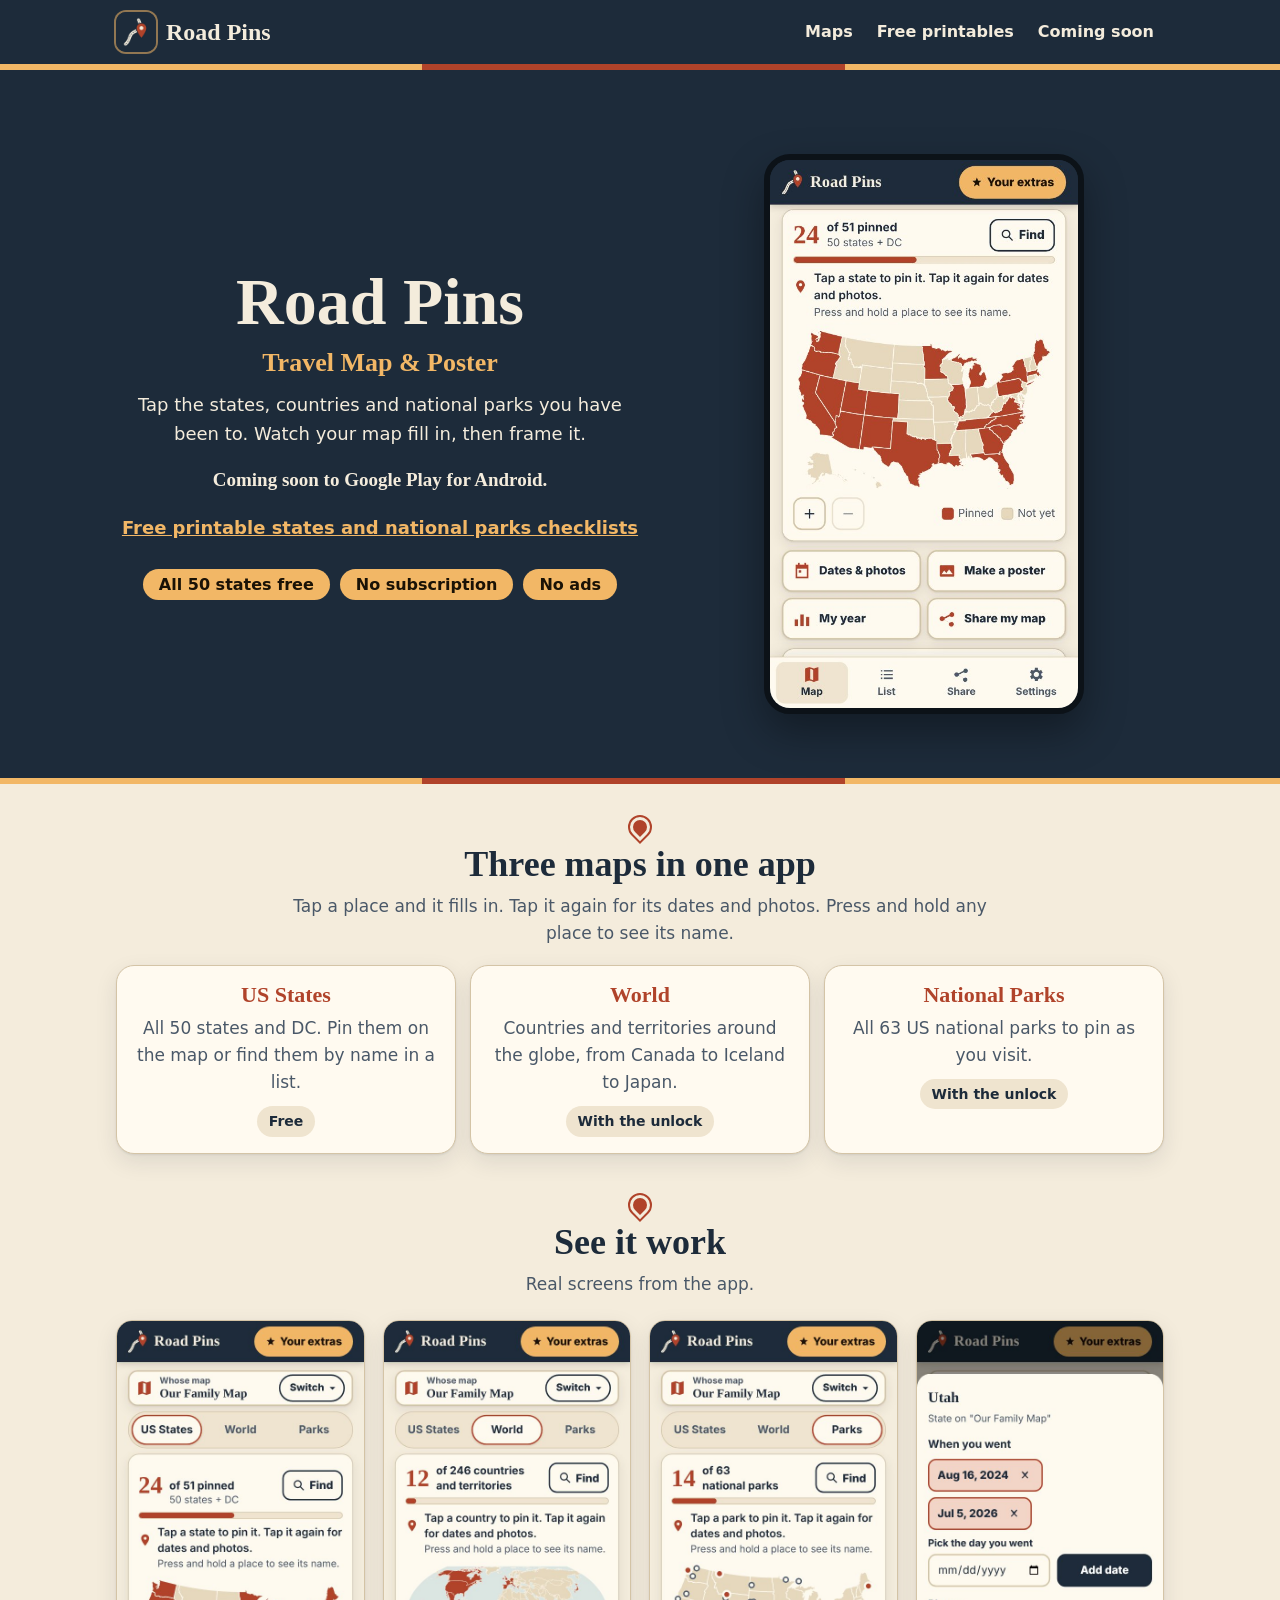
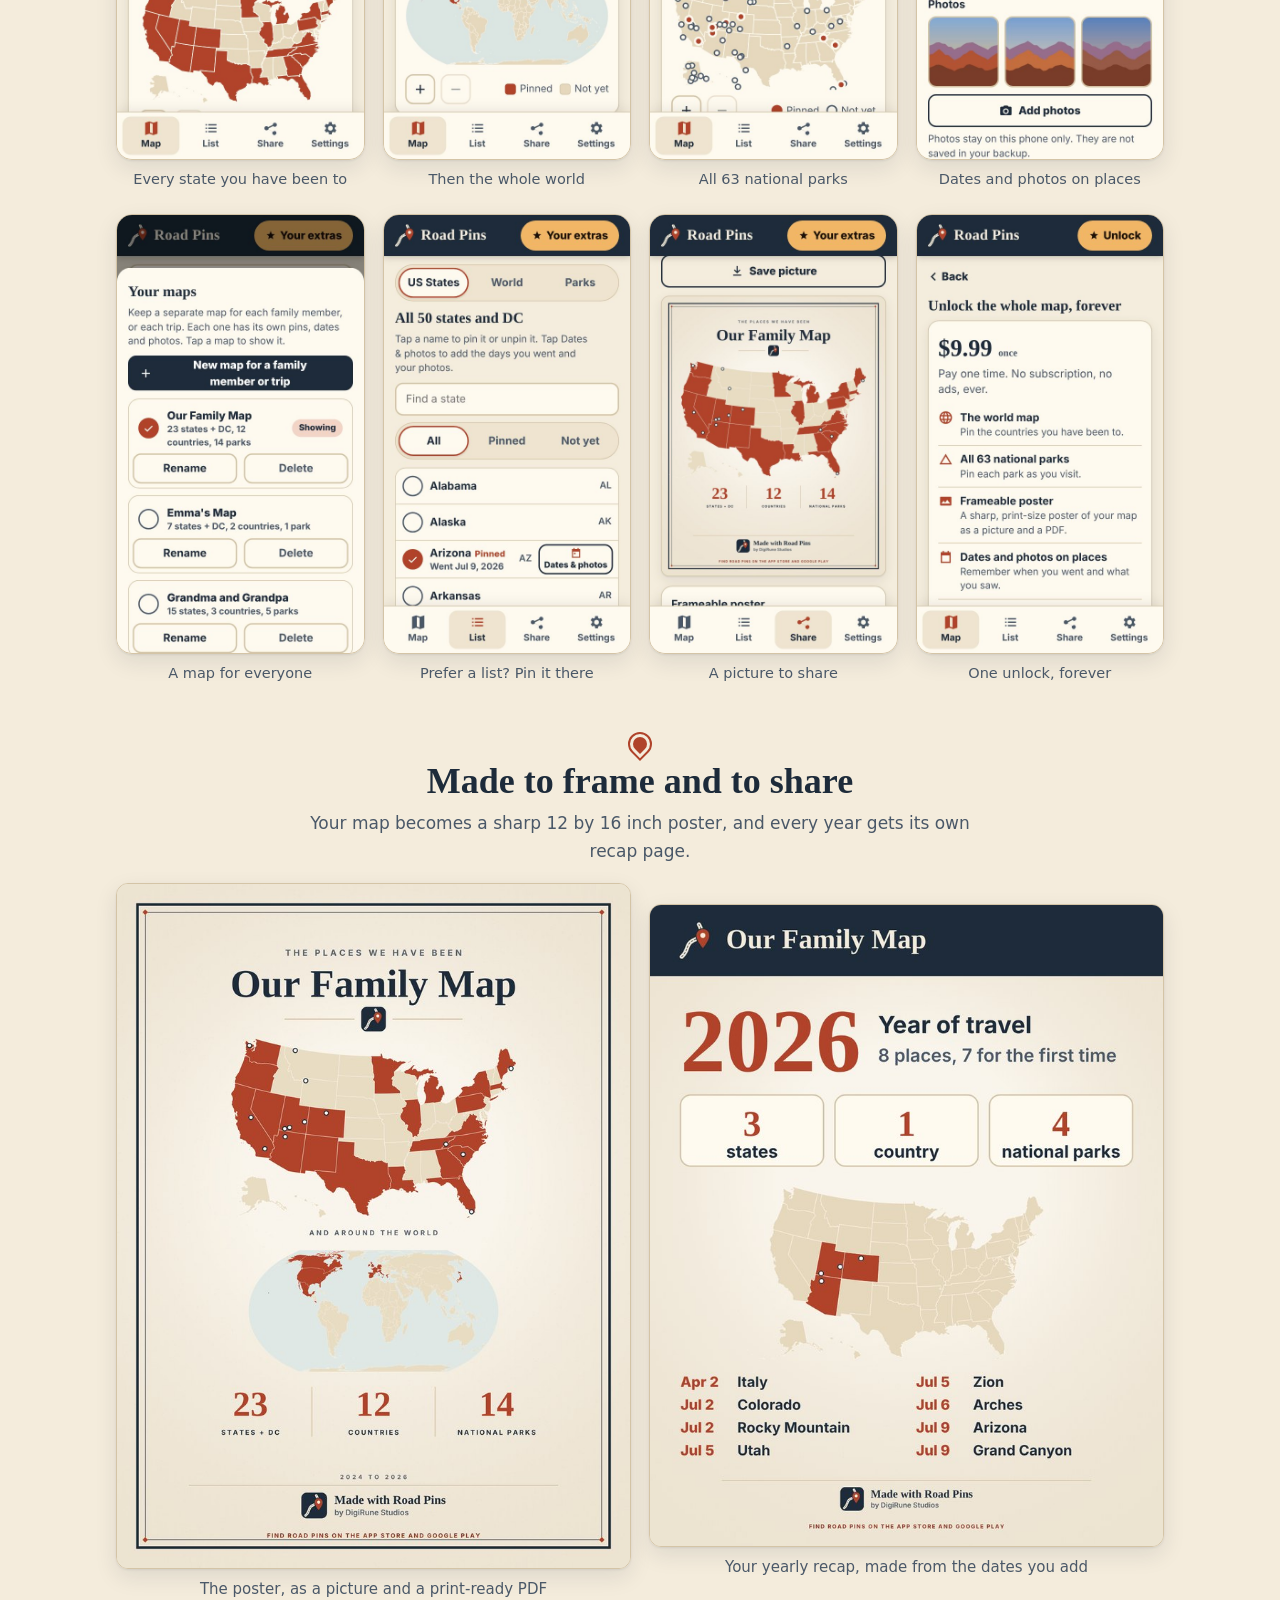
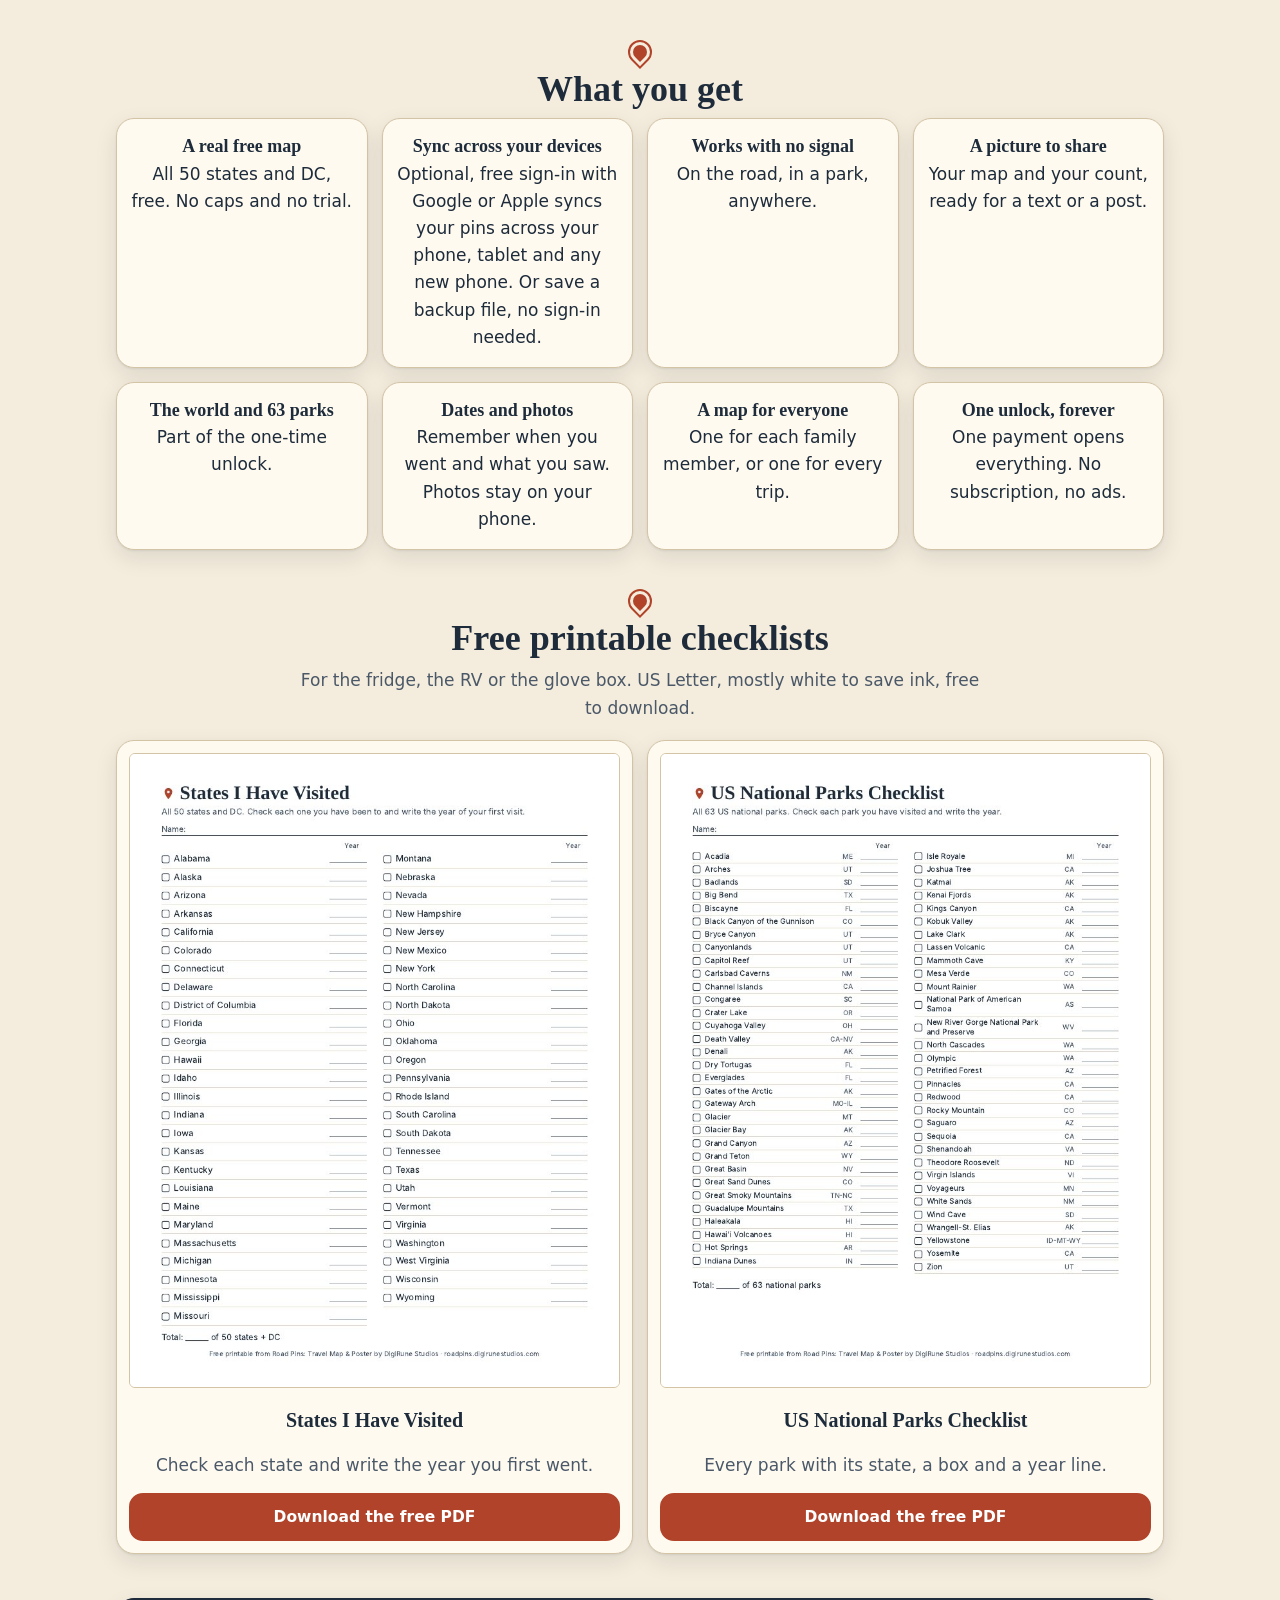
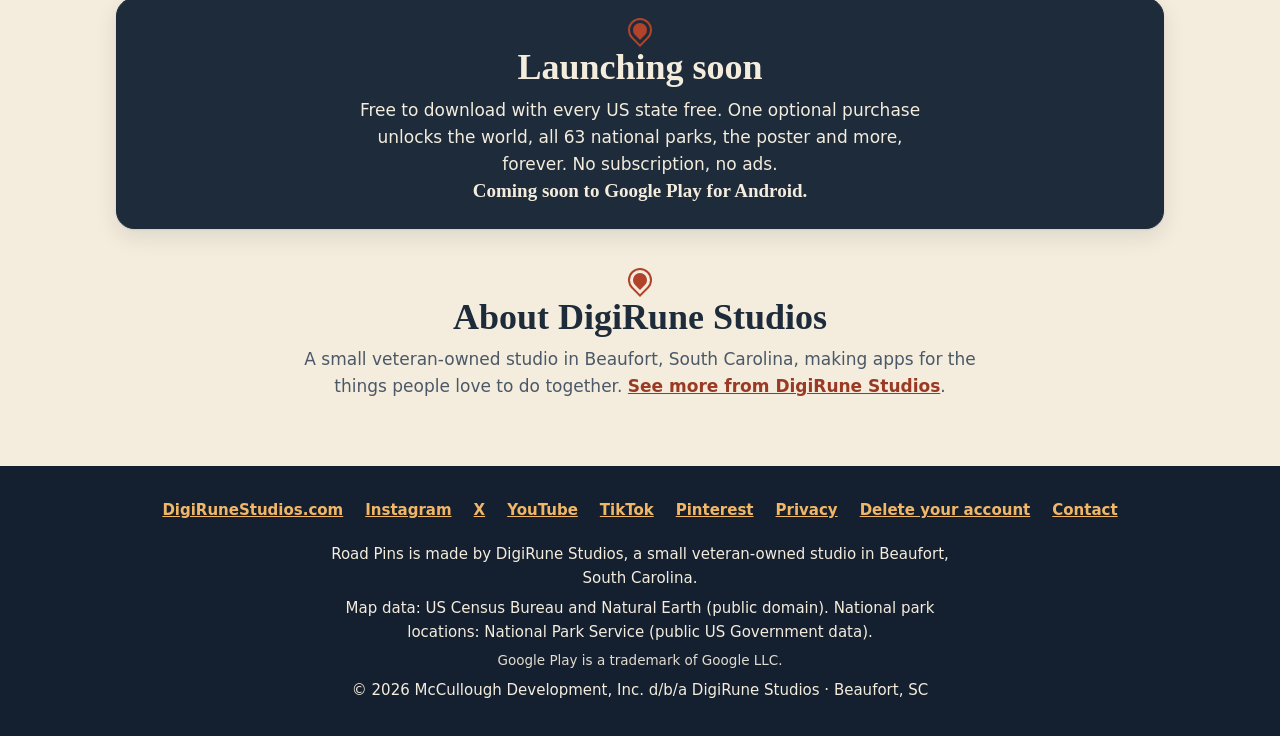
==== commit 1dabefae: "Interim wording: Google Play first (Business Model Change 2026-10-20) Apple rejected the four own ap" ====
--- a/index.html
+++ b/index.html
@@ -39,7 +39,7 @@
     <h1 id="hero-title">Road&nbsp;Pins</h1>
     <p class="tag">Travel Map &amp; Poster</p>
     <p class="lead">Tap the states, countries and national parks you have been to. Watch your map fill in, then frame it.</p>
-    <p class="soon">Coming soon to the App&nbsp;Store and Google&nbsp;Play.</p>
+    <p class="soon">Coming soon to Google&nbsp;Play for Android.</p>
     <p class="sheetlink"><a href="#printables">Free printable states and national parks checklists</a></p>
     <ul class="pills" aria-label="Pricing"><li>All 50 states free</li><li>No subscription</li><li>No ads</li></ul>
   </div>
@@ -109,7 +109,7 @@
   <div class="card panel cta">
     <h2 id="get-title">Launching soon</h2>
     <p>Free to download with every US state free. One optional purchase unlocks the world, all 63 national parks, the poster and more, forever. No subscription, no ads.</p>
-    <p class="soon">Coming soon to the App&nbsp;Store and Google&nbsp;Play.</p>
+    <p class="soon">Coming soon to Google&nbsp;Play for Android.</p>
   </div>
 </div></section>
 
@@ -132,7 +132,7 @@
   </ul>
   <p>Road&nbsp;Pins is made by DigiRune&nbsp;Studios, a small veteran-&#8288;owned studio in Beaufort, South&nbsp;Carolina.</p>
   <p>Map data: US Census Bureau and Natural Earth (public domain). National park locations: National Park Service (public US Government data).</p>
-  <p class="tm">App&nbsp;Store is a service mark of Apple Inc. Google&nbsp;Play is a trademark of Google LLC.</p>
+  <p class="tm">Google&nbsp;Play is a trademark of Google LLC.</p>
   <p>&copy; 2026 McCullough Development, Inc. d/b/a DigiRune&nbsp;Studios &middot; Beaufort, SC</p>
 </div></footer>
 <script>window.goatcounter={path:function(p){return location.host+p}}</script>
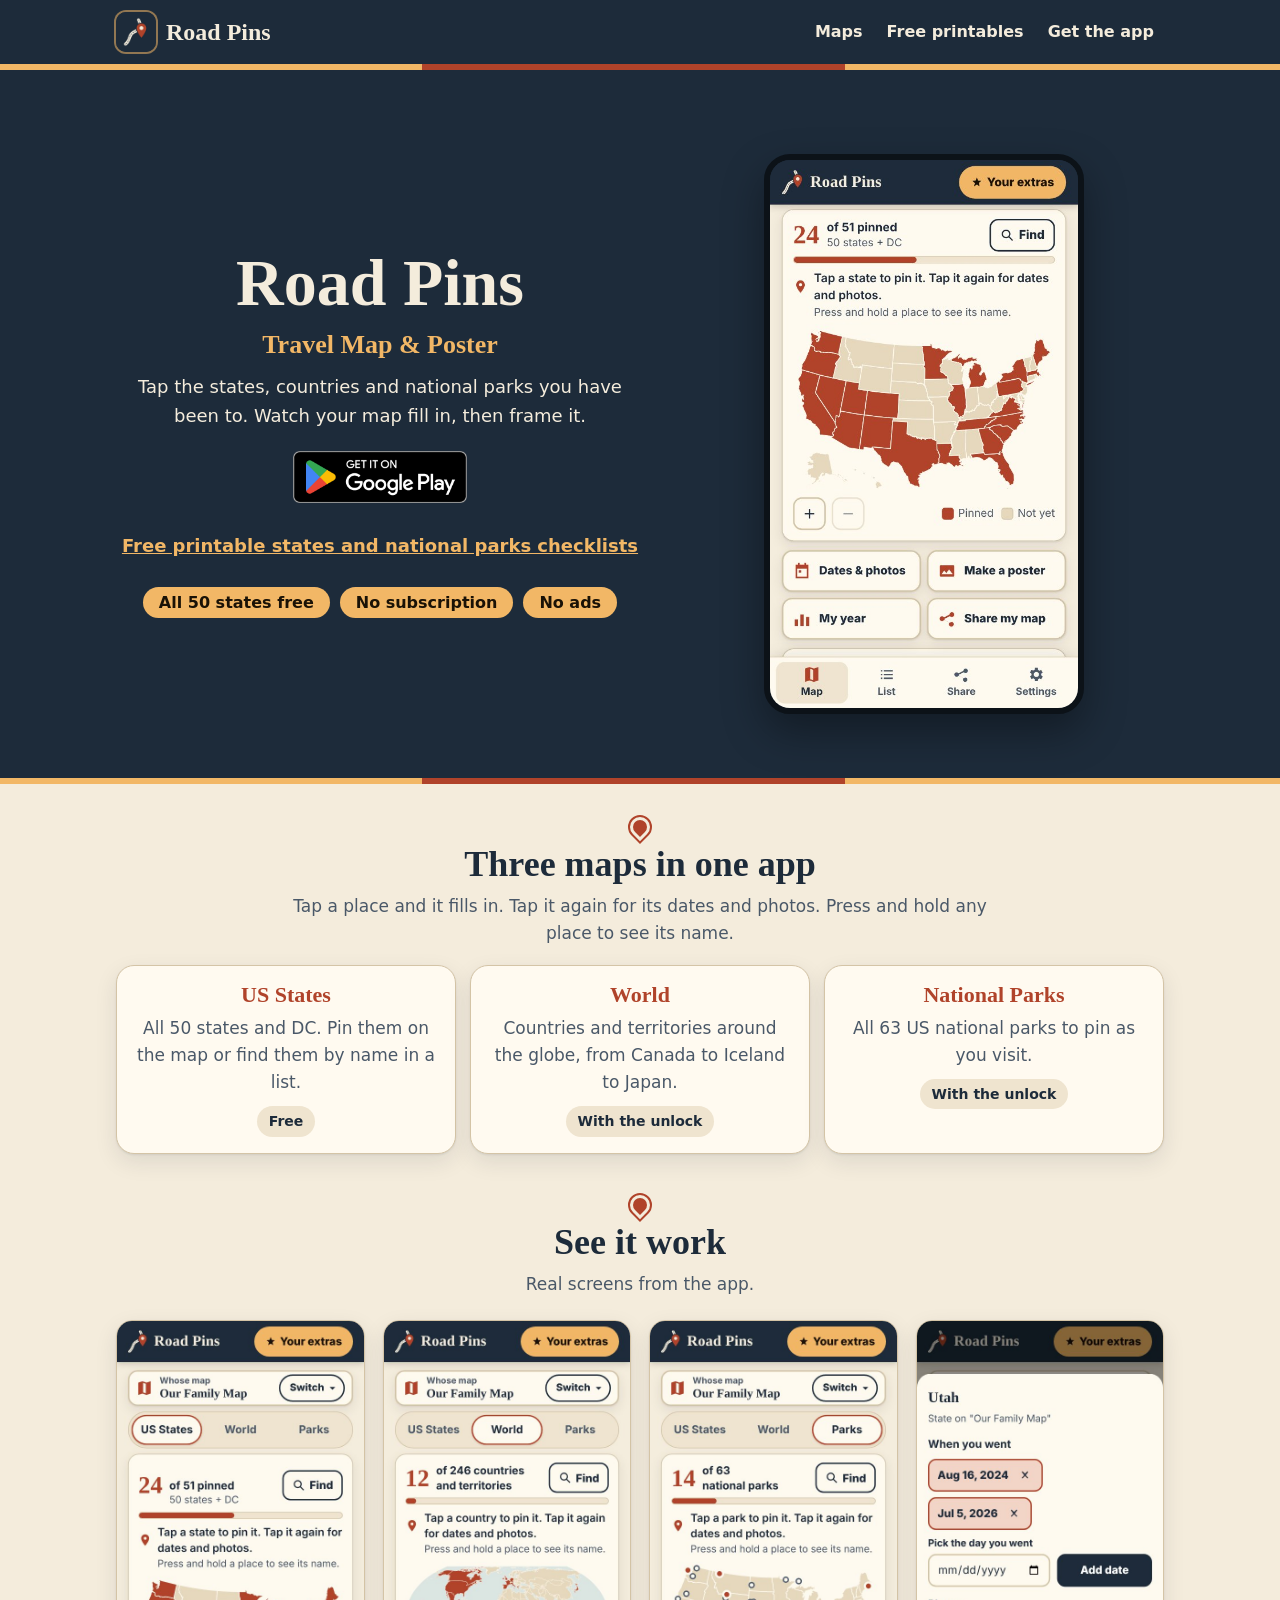
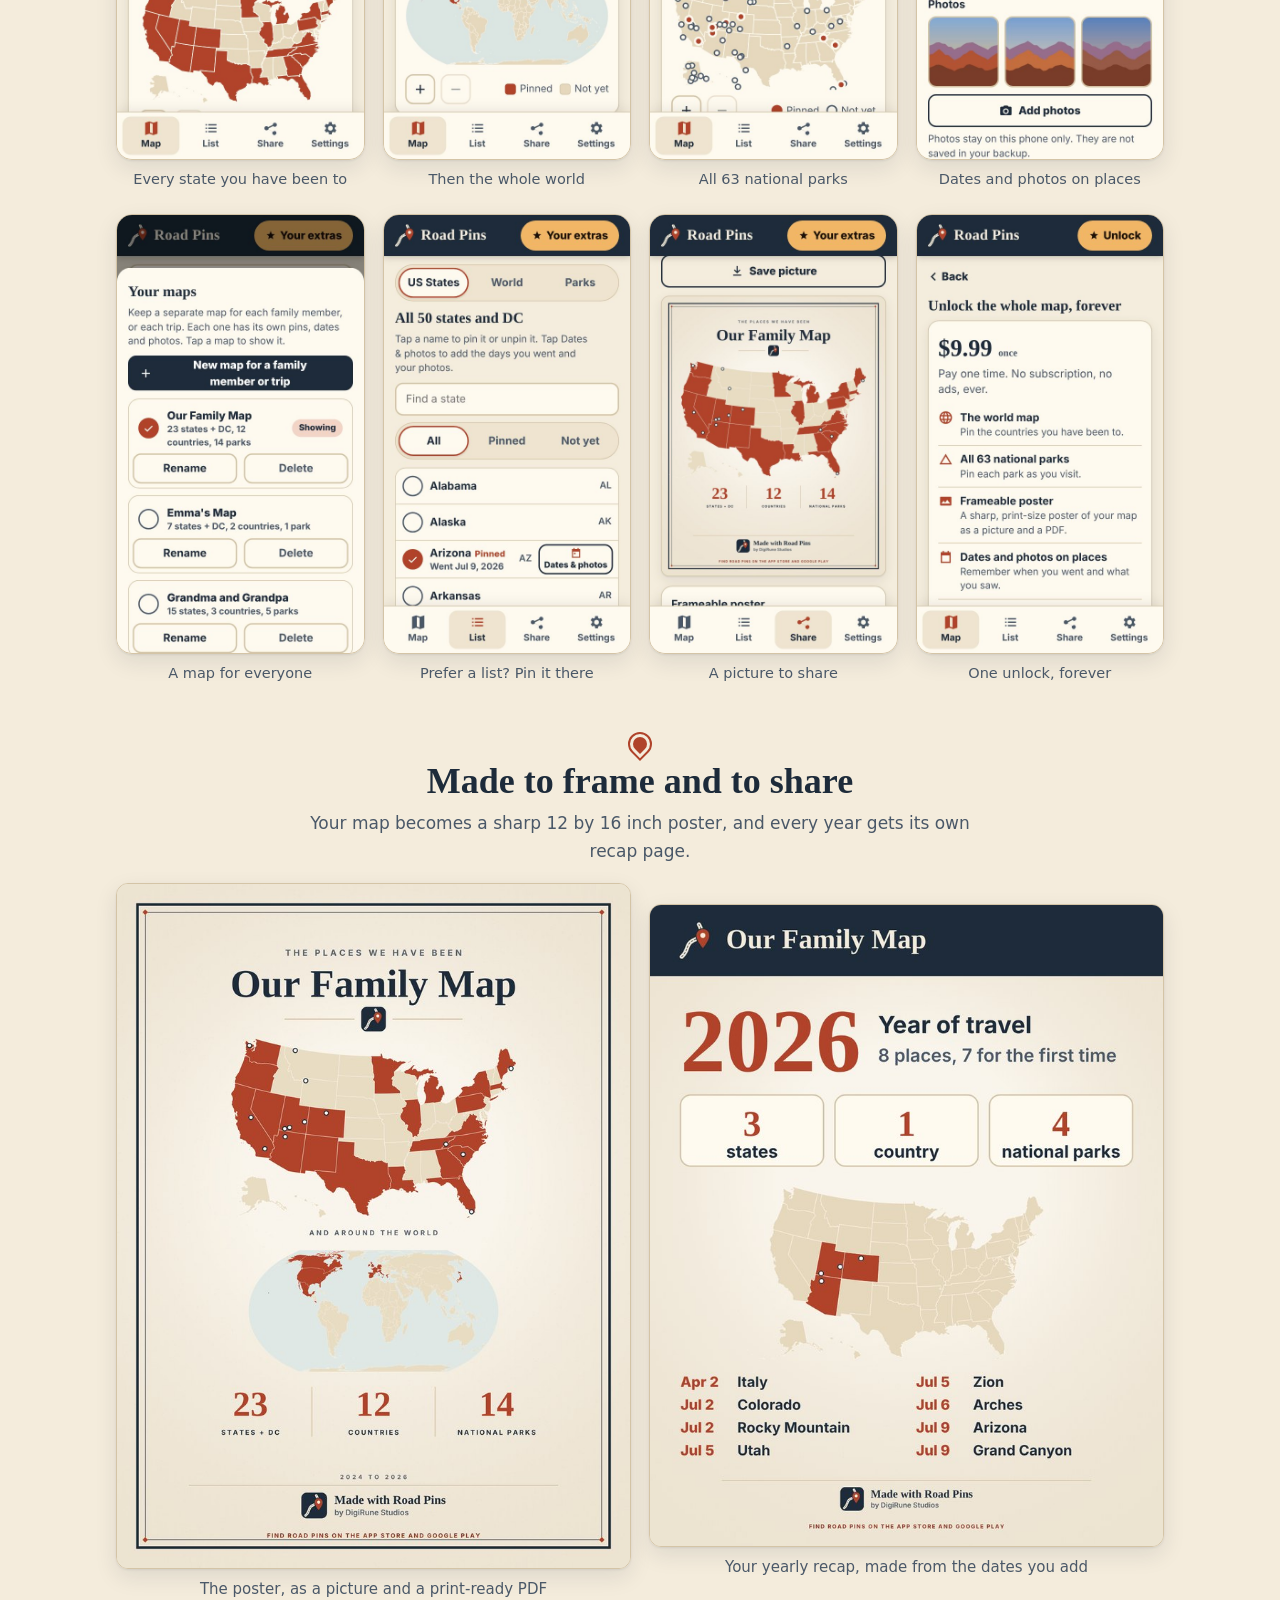
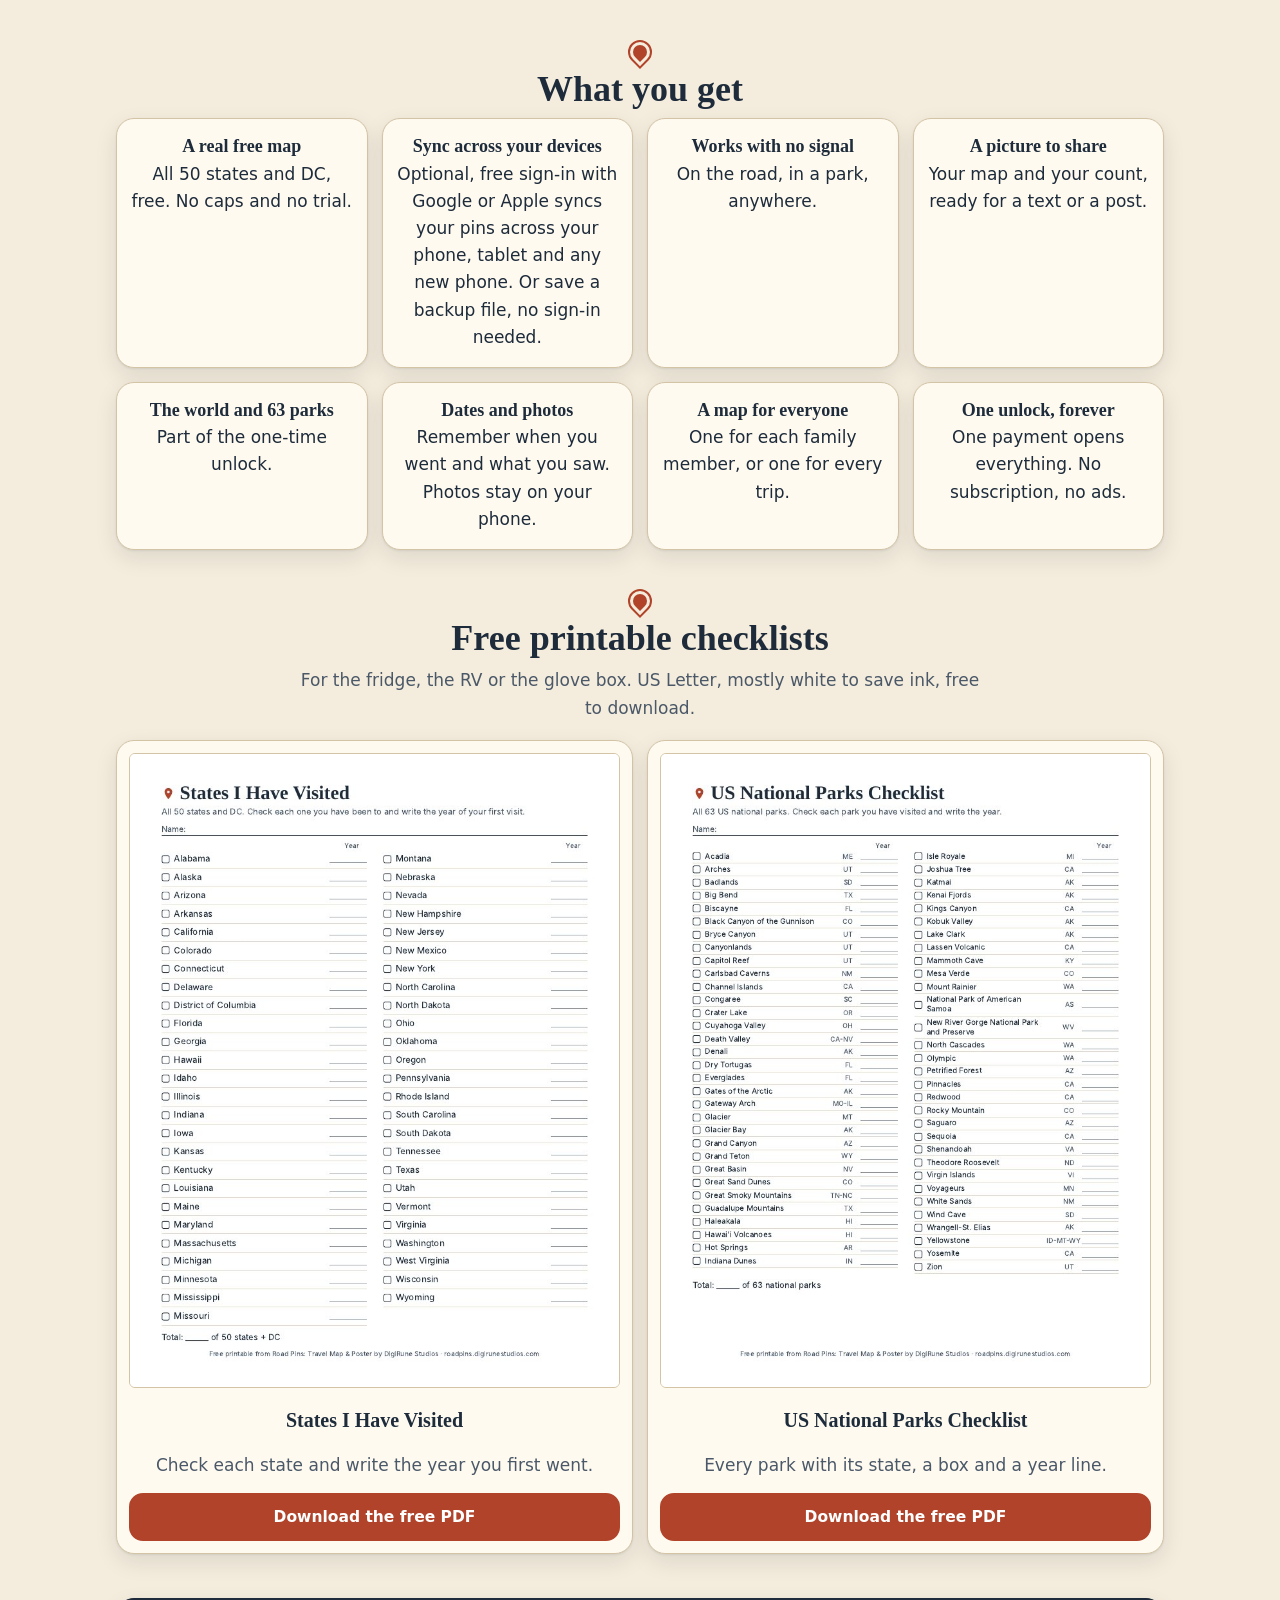
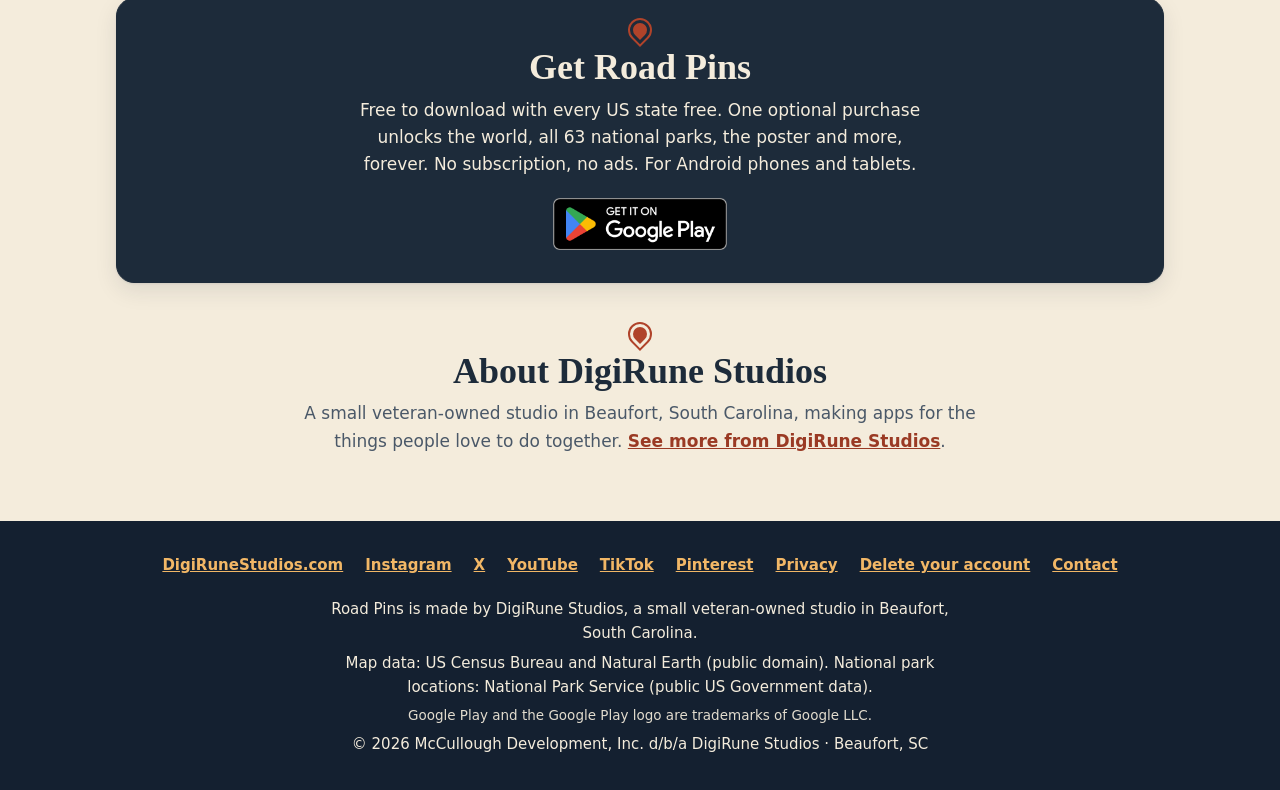
==== commit 9546e13a: "Google Play launch: Play badge, Get the app, no coming soon, Google-only privacy wording Co-Authored" ====
--- a/index.html
+++ b/index.html
@@ -4,20 +4,20 @@
 <meta charset="utf-8">
 <meta name="viewport" content="width=device-width, initial-scale=1, viewport-fit=cover">
 <title>Road Pins: Travel Map &amp; Poster, pin every state, country and national park</title>
-<meta name="description" content="Coming soon. Pin the states, countries and national parks you have visited, then frame your map as a poster. All 50 states free. No subscription, no ads. Free printable checklists too.">
+<meta name="description" content="On Google Play for Android. Pin the states, countries and national parks you have visited, then frame your map as a poster. All 50 states free. No subscription, no ads. Free printable checklists too.">
 <link rel="canonical" href="https://roadpins.digirunestudios.com/">
 <meta property="og:type" content="website">
 <meta property="og:site_name" content="Road Pins: Travel Map &amp; Poster">
 <meta property="og:url" content="https://roadpins.digirunestudios.com/">
 <meta property="og:title" content="Road Pins: Travel Map &amp; Poster, pin every state, country and national park">
-<meta property="og:description" content="Coming soon. Pin the states, countries and national parks you have visited, then frame your map as a poster. All 50 states free. No subscription, no ads. Free printable checklists too.">
+<meta property="og:description" content="On Google Play for Android. Pin the states, countries and national parks you have visited, then frame your map as a poster. All 50 states free. No subscription, no ads. Free printable checklists too.">
 <meta property="og:image" content="https://roadpins.digirunestudios.com/site/img/og/road-pins-1200x630.jpg">
 <meta property="og:image:width" content="1200">
 <meta property="og:image:height" content="630">
 <meta property="og:image:alt" content="Road Pins: a phone showing a US map with visited states pinned, beside a framed travel poster.">
 <meta name="twitter:card" content="summary_large_image">
 <meta name="twitter:title" content="Road Pins: Travel Map &amp; Poster, pin every state, country and national park">
-<meta name="twitter:description" content="Coming soon. Pin the states, countries and national parks you have visited, then frame your map as a poster. All 50 states free. No subscription, no ads. Free printable checklists too.">
+<meta name="twitter:description" content="On Google Play for Android. Pin the states, countries and national parks you have visited, then frame your map as a poster. All 50 states free. No subscription, no ads. Free printable checklists too.">
 <meta name="twitter:image" content="https://roadpins.digirunestudios.com/site/img/og/road-pins-1200x630.jpg">
 <meta name="theme-color" content="#1d2b3a">
 <link rel="icon" type="image/png" sizes="32x32" href="icons/favicon-32.png">
@@ -30,7 +30,7 @@
 <a class="skip" href="#main">Skip to the page content</a>
 <header class="bar"><div class="wrap">
   <a class="brand" href="./"><img src="icons/icon-maskable-192.png" alt="" width="40" height="40">Road&nbsp;Pins</a>
-  <nav aria-label="Site"><a href="./#maps">Maps</a><a href="./#printables">Free printables</a><a href="./#get">Coming soon</a></nav>
+  <nav aria-label="Site"><a href="./#maps">Maps</a><a href="./#printables">Free printables</a><a href="./#get">Get the app</a></nav>
 </div></header>
 <div class="rule"></div>
 <main id="main">
@@ -39,7 +39,7 @@
     <h1 id="hero-title">Road&nbsp;Pins</h1>
     <p class="tag">Travel Map &amp; Poster</p>
     <p class="lead">Tap the states, countries and national parks you have been to. Watch your map fill in, then frame it.</p>
-    <p class="soon">Coming soon to Google&nbsp;Play for Android.</p>
+    <p class="stores"><a class="badge" data-goatcounter-click="play-roadpins-home" data-goatcounter-title="Road Pins: Google Play button (home)" href="https://play.google.com/store/apps/details?id=com.digirunestudios.roadpins&amp;referrer=utm_source%3Droadpins-site%26utm_medium%3Dhome"><img src="site/img/store/google-play-badge.png" width="174" height="52" alt="Get it on Google Play"></a></p>
     <p class="sheetlink"><a href="#printables">Free printable states and national parks checklists</a></p>
     <ul class="pills" aria-label="Pricing"><li>All 50 states free</li><li>No subscription</li><li>No ads</li></ul>
   </div>
@@ -107,9 +107,9 @@
 
 <section id="get" aria-labelledby="get-title"><div class="wrap">
   <div class="card panel cta">
-    <h2 id="get-title">Launching soon</h2>
-    <p>Free to download with every US state free. One optional purchase unlocks the world, all 63 national parks, the poster and more, forever. No subscription, no ads.</p>
-    <p class="soon">Coming soon to Google&nbsp;Play for Android.</p>
+    <h2 id="get-title">Get Road Pins</h2>
+    <p>Free to download with every US state free. One optional purchase unlocks the world, all 63 national parks, the poster and more, forever. No subscription, no ads. For Android phones and tablets.</p>
+    <p class="stores"><a class="badge" data-goatcounter-click="play-roadpins-get" data-goatcounter-title="Road Pins: Google Play button (get)" href="https://play.google.com/store/apps/details?id=com.digirunestudios.roadpins&amp;referrer=utm_source%3Droadpins-site%26utm_medium%3Dget"><img src="site/img/store/google-play-badge.png" width="174" height="52" alt="Get it on Google Play"></a></p>
   </div>
 </div></section>
 
@@ -132,7 +132,7 @@
   </ul>
   <p>Road&nbsp;Pins is made by DigiRune&nbsp;Studios, a small veteran-&#8288;owned studio in Beaufort, South&nbsp;Carolina.</p>
   <p>Map data: US Census Bureau and Natural Earth (public domain). National park locations: National Park Service (public US Government data).</p>
-  <p class="tm">Google&nbsp;Play is a trademark of Google LLC.</p>
+  <p class="tm">Google&nbsp;Play and the Google&nbsp;Play logo are trademarks of Google LLC.</p>
   <p>&copy; 2026 McCullough Development, Inc. d/b/a DigiRune&nbsp;Studios &middot; Beaufort, SC</p>
 </div></footer>
 <script>window.goatcounter={path:function(p){return location.host+p}}</script>
--- a/site/site.css
+++ b/site/site.css
@@ -121,3 +121,9 @@
   .bar nav a { padding: 8px 9px; font-size: 15px; white-space: nowrap; }
 }
 @media (max-width: 359px) { .bar nav a { padding: 8px 6px; font-size: 14px; } }
+/* Google Play launch 2026-11: the official badge */
+.stores { margin: 18px auto 0; text-align: center; }
+.stores .badge { display: inline-block; line-height: 0; border-radius: 8px; }
+.stores .badge img { width: 174px; height: auto; }
+.stores .badge:focus-visible { outline: 3px solid var(--on-navy, #fff); outline-offset: 3px; }
+.hero .stores, .cta .stores { margin: 20px auto 0; }
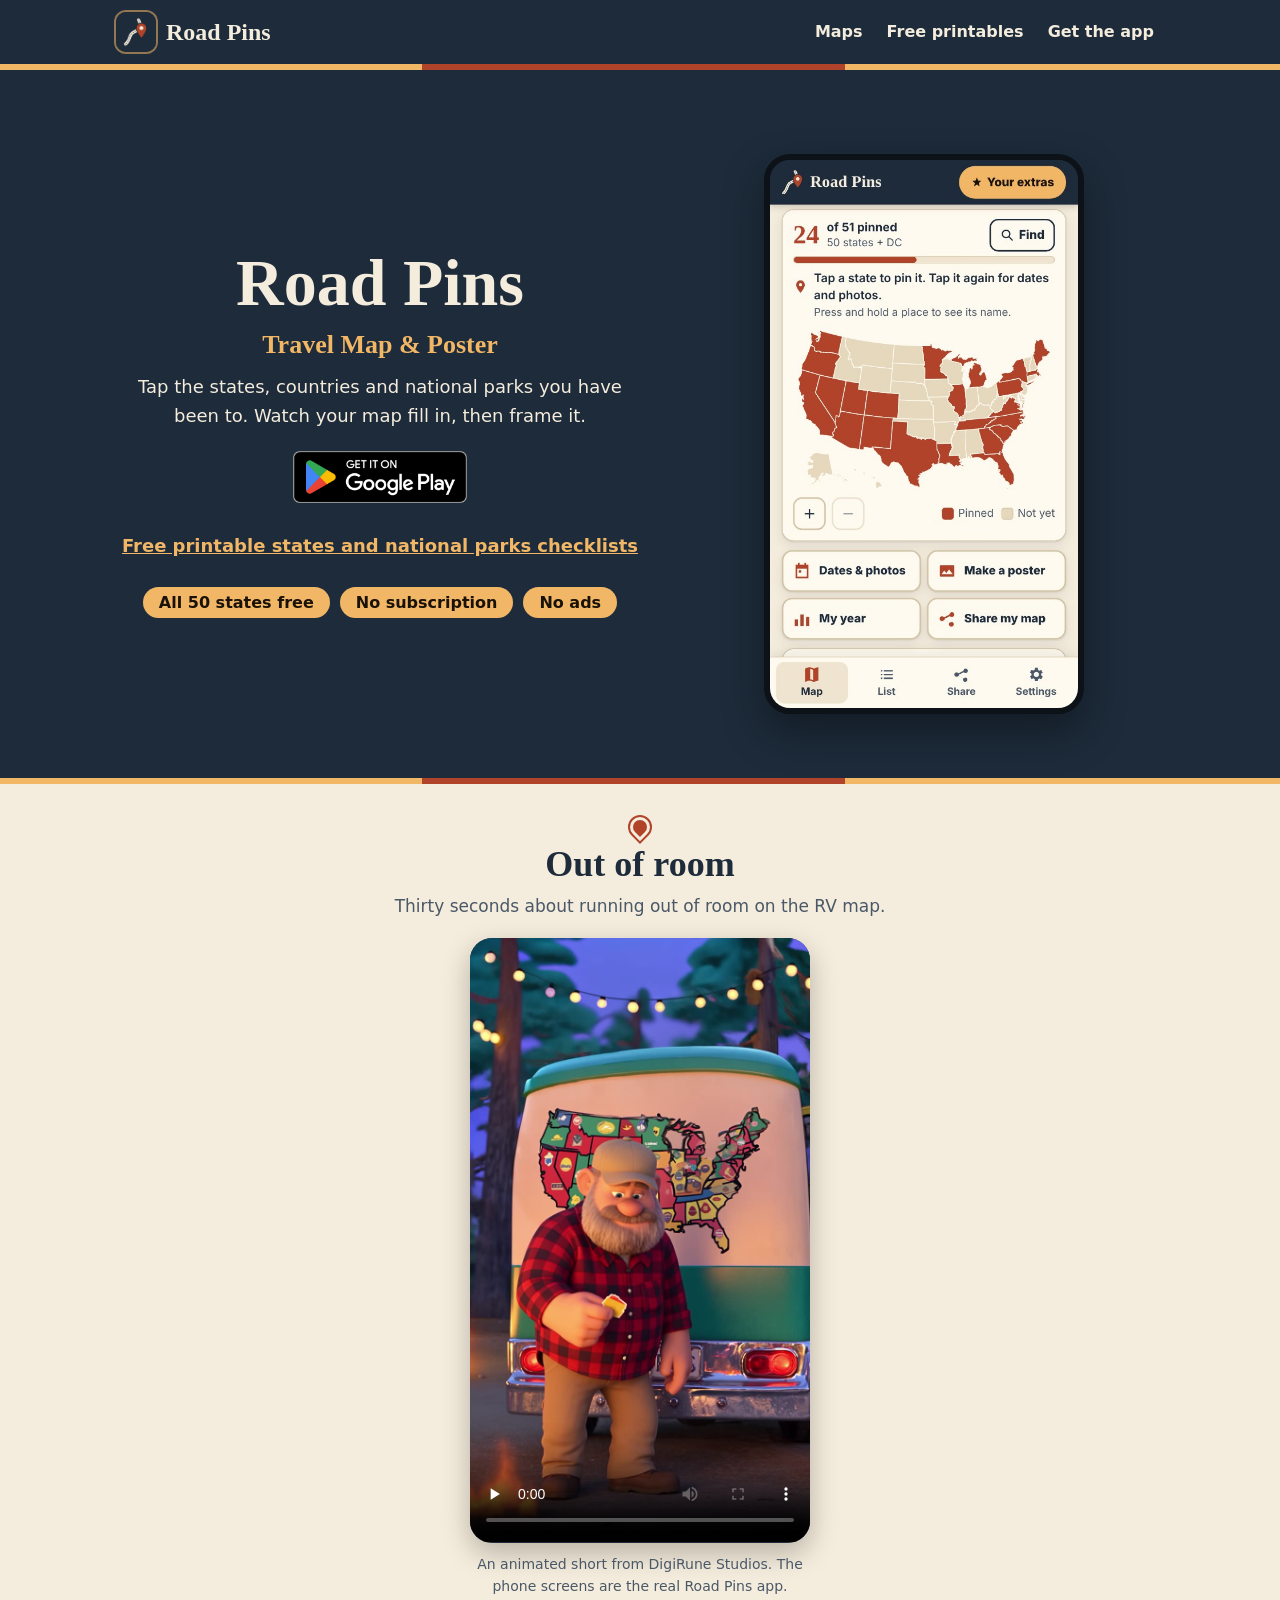
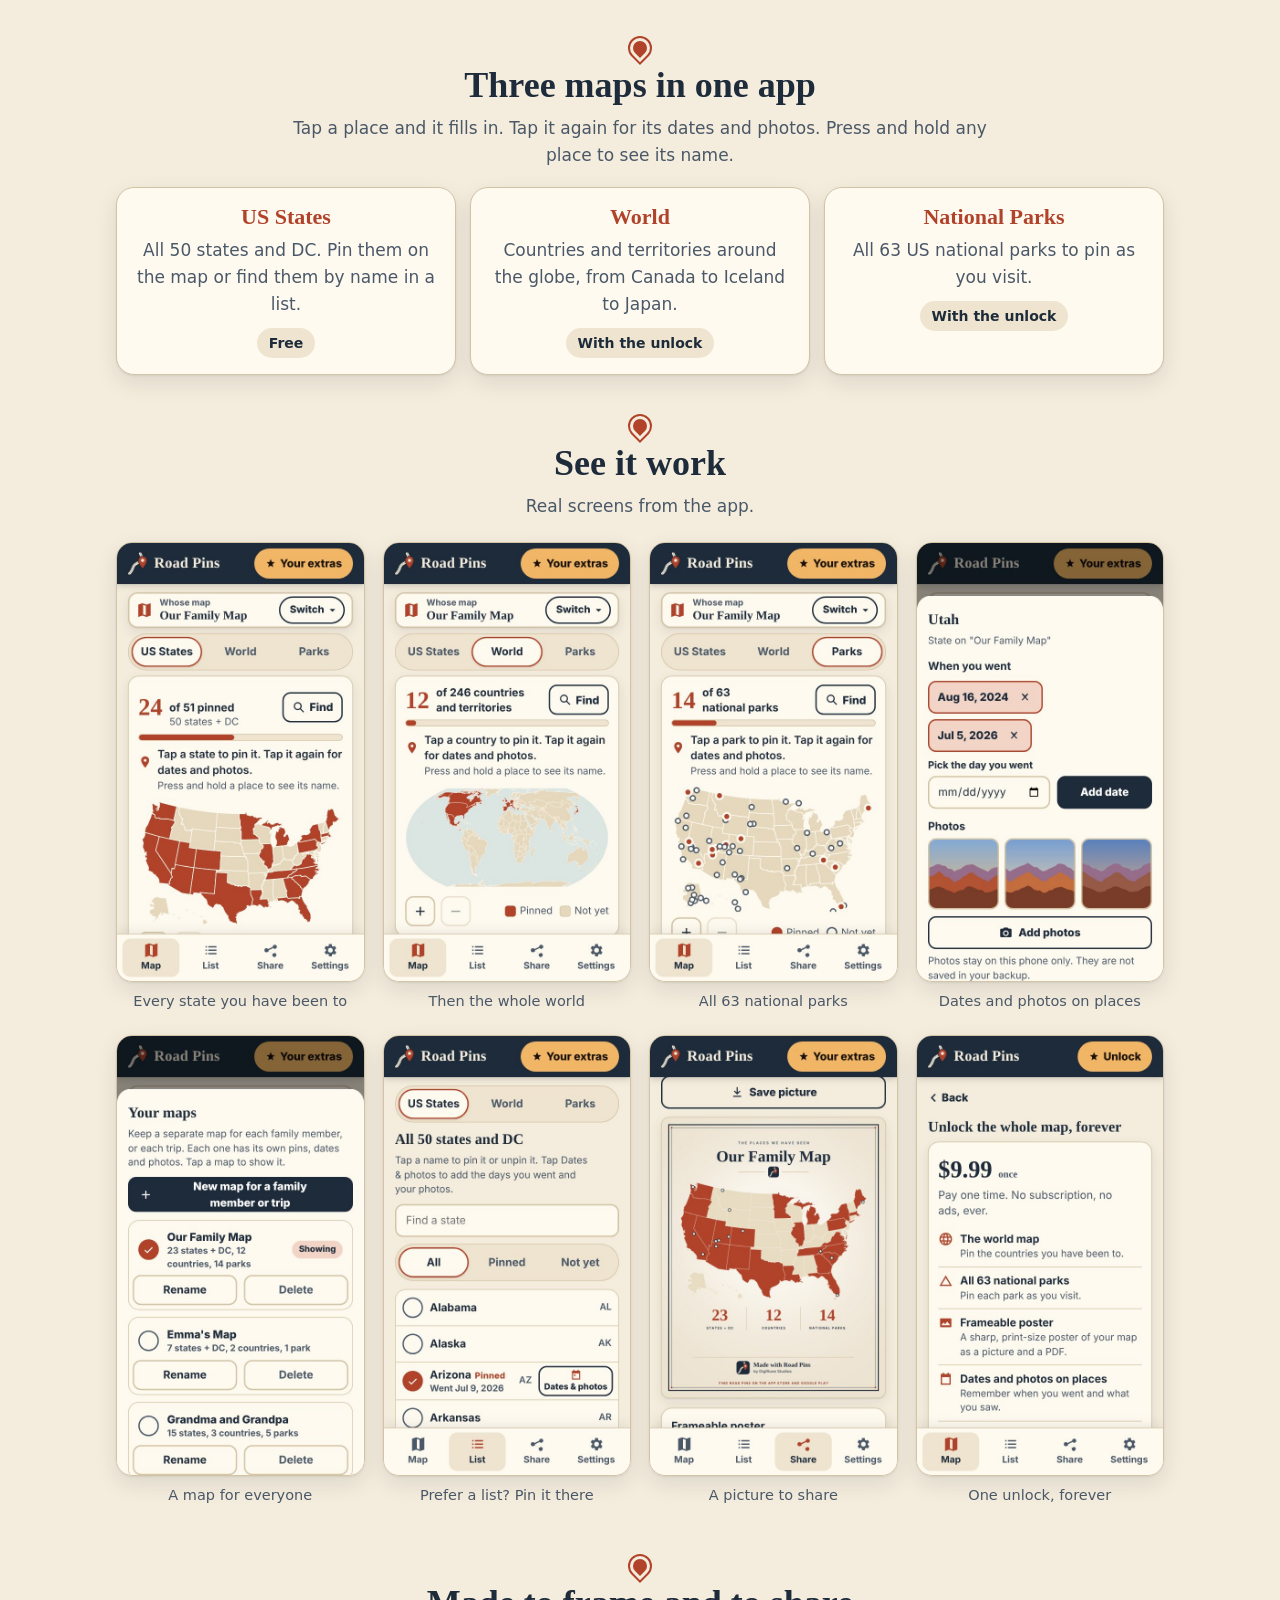
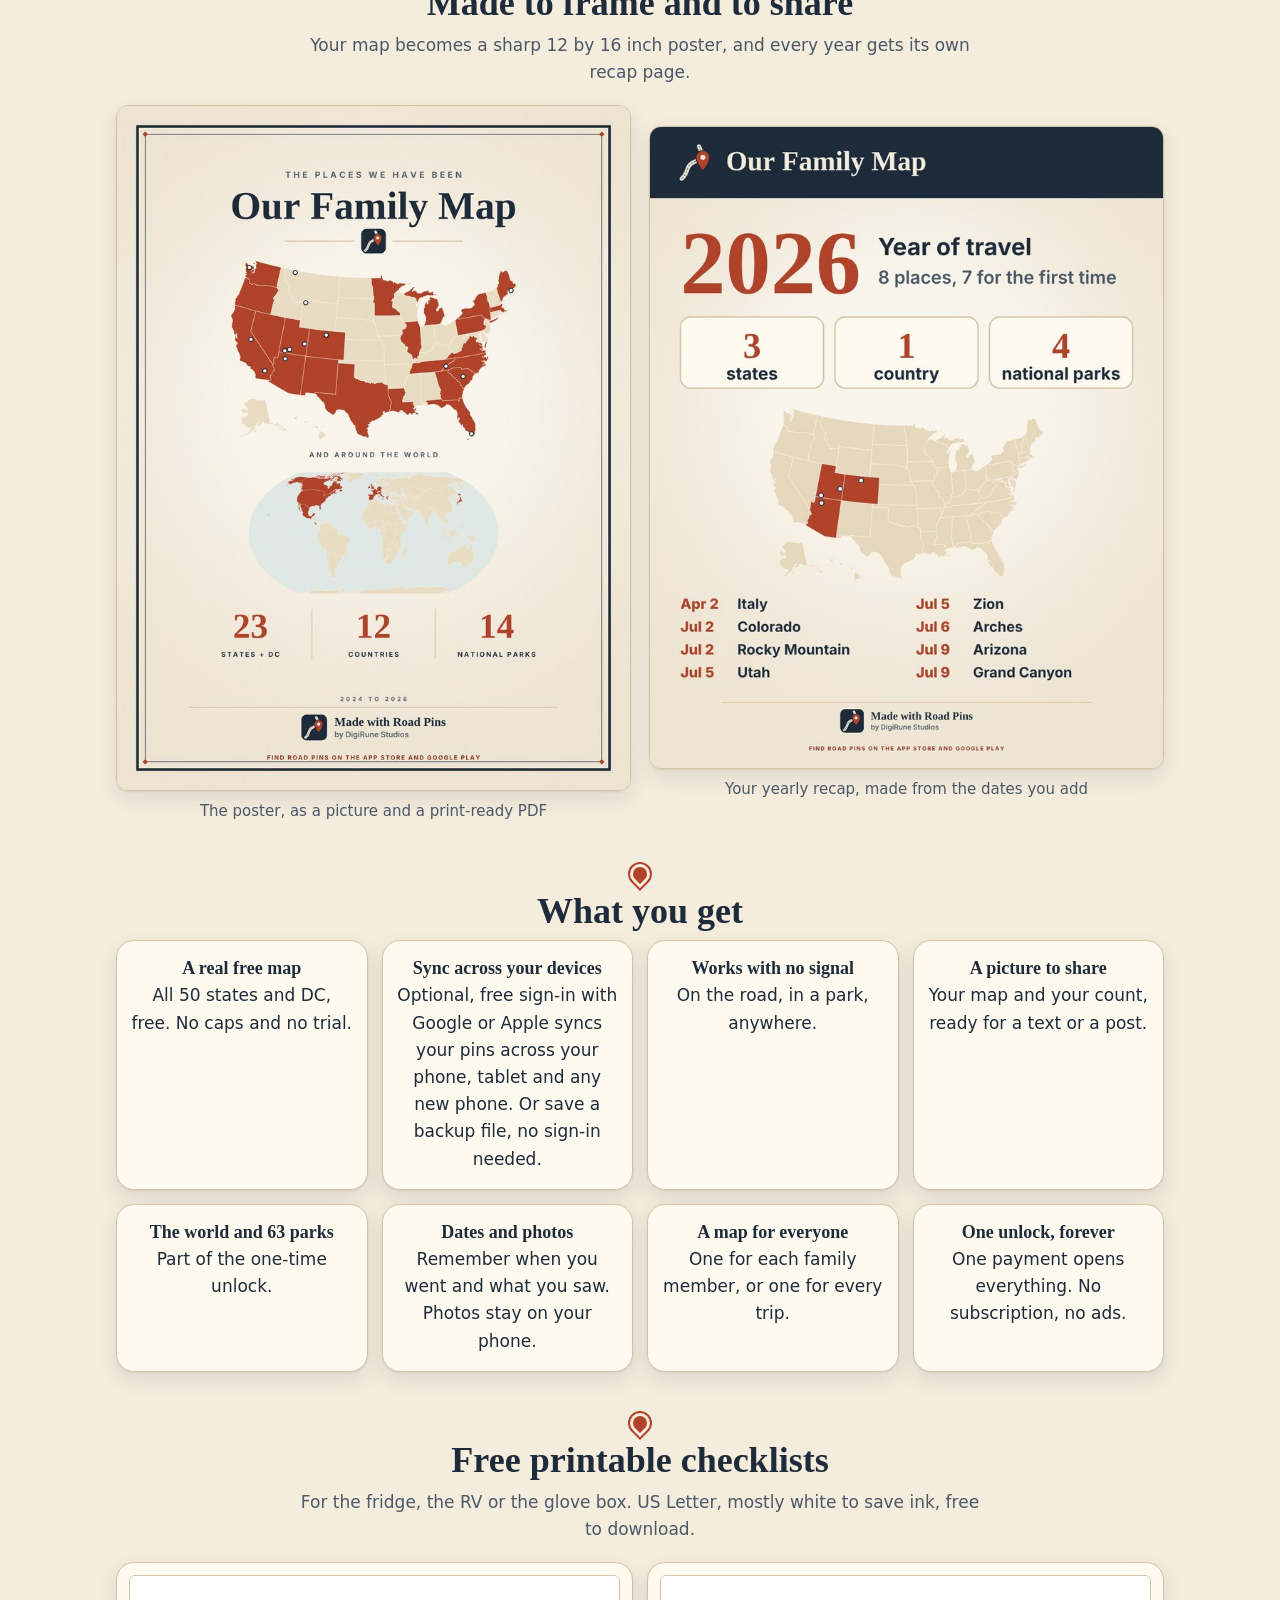
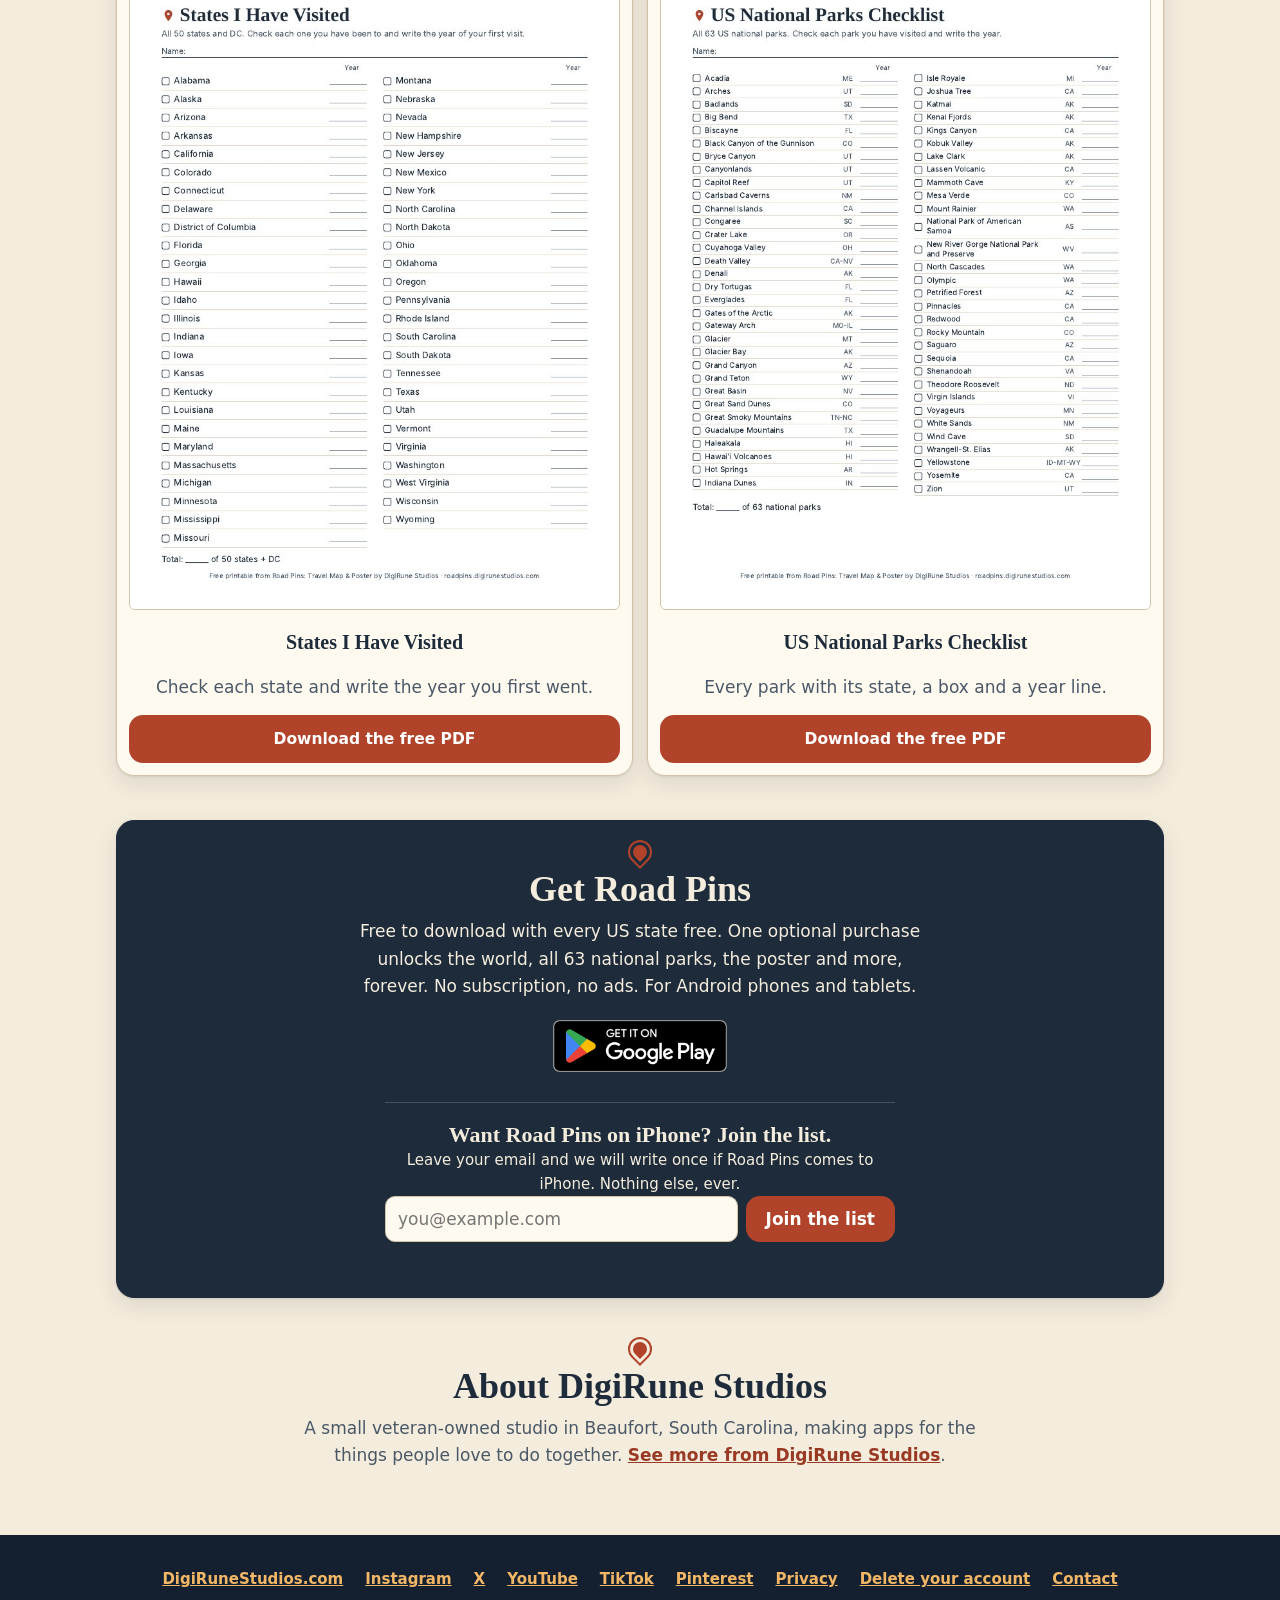
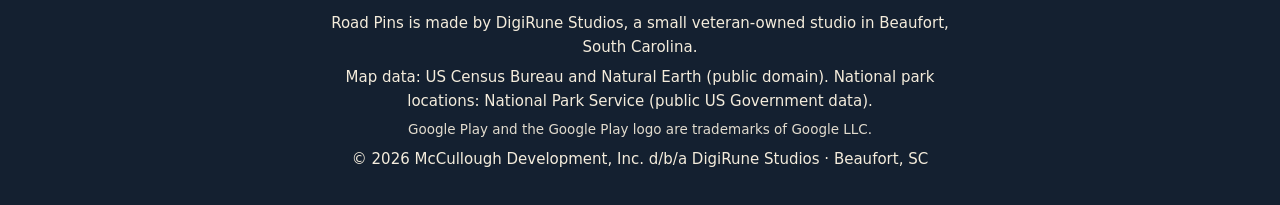
==== commit d8ff6988: "Road Pins site: Out of Room film, iPhone list sign-up (Will's standard 2026-11-07), privacy line, ld" ====
--- a/index.html
+++ b/index.html
@@ -24,7 +24,7 @@
 <link rel="icon" type="image/png" sizes="192x192" href="icons/icon-192.png">
 <link rel="apple-touch-icon" href="icons/apple-touch-icon-180.png">
 <link rel="stylesheet" href="site/site.css">
-<script type="application/ld+json">{"@context": "https://schema.org", "@type": "MobileApplication", "name": "Road Pins: Travel Map & Poster", "operatingSystem": "iOS, Android", "applicationCategory": "TravelApplication", "description": "Pin the US states, countries and US national parks you have visited, then make a poster and a yearly recap.", "offers": {"@type": "Offer", "price": "0", "priceCurrency": "USD"}, "publisher": {"@type": "Organization", "name": "DigiRune Studios", "url": "https://digirunestudios.com/"}}</script>
+<script type="application/ld+json">{"@context": "https://schema.org", "@type": "MobileApplication", "name": "Road Pins: Travel Map & Poster", "operatingSystem": "Android", "applicationCategory": "TravelApplication", "description": "Pin the US states, countries and US national parks you have visited, then make a poster and a yearly recap.", "offers": {"@type": "Offer", "price": "0", "priceCurrency": "USD"}, "publisher": {"@type": "Organization", "name": "DigiRune Studios", "url": "https://digirunestudios.com/"}}</script>
 </head>
 <body>
 <a class="skip" href="#main">Skip to the page content</a>
@@ -46,6 +46,12 @@
   <figure class="heroart"><img class="shot" src="site/img/hero-map.jpg" width="540" height="960" alt="Road Pins on a phone: a US map with 23 states and DC pinned in rust red, a Find button, and buttons for dates and photos, a poster, your year and sharing."></figure>
 </div></section>
 <div class="rule"></div>
+
+<section id="film" aria-labelledby="film-title"><div class="wrap">
+  <h2 id="film-title">Out of room</h2>
+  <p class="intro">Thirty seconds about running out of room on the RV map.</p>
+  <figure class="filmbox"><video controls playsinline preload="none" width="720" height="1280" poster="site/video/out-of-room-poster.jpg" data-goatcounter-click="video-roadpins-out-of-room"><source src="site/video/out-of-room.mp4" type="video/mp4">Your browser cannot play this video.</video><figcaption>An animated short from DigiRune Studios. The phone screens are the real Road Pins app.</figcaption></figure>
+</div></section>
 
 <section id="maps" aria-labelledby="maps-title"><div class="wrap">
   <h2 id="maps-title">Three maps in one app</h2>
@@ -110,7 +116,15 @@
     <h2 id="get-title">Get Road Pins</h2>
     <p>Free to download with every US state free. One optional purchase unlocks the world, all 63 national parks, the poster and more, forever. No subscription, no ads. For Android phones and tablets.</p>
     <p class="stores"><a class="badge" data-goatcounter-click="play-roadpins-get" data-goatcounter-title="Road Pins: Google Play button (get)" href="https://play.google.com/store/apps/details?id=com.digirunestudios.roadpins&amp;referrer=utm_source%3Droadpins-site%26utm_medium%3Dget"><img src="site/img/store/google-play-badge.png" width="174" height="52" alt="Get it on Google Play"></a></p>
-  </div>
+      <form class="iplist" id="iplist" novalidate>
+      <h3 id="iplist-title">Want Road Pins on iPhone? Join the list.</h3>
+      <p class="iplist-sub">Leave your email and we will write once if Road Pins comes to iPhone. Nothing else, ever.</p>
+      <div class="iplist-row"><label class="vh" for="iplist-email">Email address</label><input id="iplist-email" name="email" type="email" autocomplete="email" inputmode="email" required placeholder="you@example.com"><button class="btn primary" type="submit">Join the list</button></div>
+      <input class="vh" tabindex="-1" autocomplete="off" aria-hidden="true" name="website" id="iplist-website">
+      <div id="iplist-check"></div>
+      <p class="iplist-msg" id="iplist-msg" role="status" aria-live="polite"></p>
+    </form>
+</div>
 </div></section>
 
 <section id="studio" aria-labelledby="studio-title"><div class="wrap">
@@ -135,6 +149,31 @@
   <p class="tm">Google&nbsp;Play and the Google&nbsp;Play logo are trademarks of Google LLC.</p>
   <p>&copy; 2026 McCullough Development, Inc. d/b/a DigiRune&nbsp;Studios &middot; Beaufort, SC</p>
 </div></footer>
+<script>
+(function(){
+  var f=document.getElementById('iplist'); if(!f) return;
+  var EP='https://digirune-feedback.will-6d6.workers.dev/report', KEY='0x4AAAAAAFW88K0K9FyRmEzA';
+  var msg=document.getElementById('iplist-msg'), em=document.getElementById('iplist-email'), btn=f.querySelector('button');
+  var token='', wid=null, loading=null;
+  function dev(){var d='';try{d=localStorage.getItem('rp-dev')||'';}catch(e){} if(!/^[A-Za-z0-9_-]{8,64}$/.test(d)){d='w'+Math.random().toString(36).slice(2)+Date.now().toString(36);try{localStorage.setItem('rp-dev',d);}catch(e){}} return d;}
+  function ts(){ if(window.turnstile) return Promise.resolve(window.turnstile); if(loading) return loading;
+    loading=new Promise(function(res,rej){var s=document.createElement('script');s.src='https://challenges.cloudflare.com/turnstile/v0/api.js?render=explicit';s.async=true;s.onload=function(){window.turnstile?res(window.turnstile):rej()};s.onerror=rej;document.head.appendChild(s);}); return loading; }
+  function prep(){ ts().then(function(t){ if(wid===null) wid=t.render('#iplist-check',{sitekey:KEY,size:'flexible',callback:function(v){token=v;},'expired-callback':function(){token='';}}); }).catch(function(){}); }
+  em.addEventListener('focus',prep,{once:true});
+  f.addEventListener('submit',function(e){
+    e.preventDefault(); var v=em.value.trim();
+    if(!/^[^\s@]+@[^\s@]+\.[^\s@]{2,}$/.test(v)){msg.textContent='Please enter a full email address.';em.focus();return;}
+    prep();
+    if(!token){msg.textContent='One moment, checking you are a person, then tap Join again.';return;}
+    btn.disabled=true; msg.textContent='Adding you...';
+    fetch(EP,{method:'POST',headers:{'Content-Type':'application/json'},body:JSON.stringify({app:'Road Pins',version:'website',platform:'web',kind:'idea',message:'IPHONE LIST: please email me if Road Pins comes to iPhone.',email:v,device:dev(),turnstile:token,website:document.getElementById('iplist-website').value})})
+    .then(function(r){return r.json().catch(function(){return {ok:false};});})
+    .then(function(d){ if(d&&d.ok){f.innerHTML='<h3>You are on the list.</h3><p class="iplist-sub">Thank you. We will write once if Road Pins comes to iPhone.</p>'; if(window.goatcounter&&window.goatcounter.count) window.goatcounter.count({path:'iplist-roadpins-joined',title:'Road Pins: iPhone list joined',event:true}); }
+      else { msg.textContent=(d&&d.error==='limit')?'That is enough for today from this device. Thank you!':'That did not go through. Please try again, or email will@digirunestudios.com.'; btn.disabled=false; token=''; try{window.turnstile.reset(wid);}catch(x){} } })
+    .catch(function(){msg.textContent='That did not go through. Please try again, or email will@digirunestudios.com.';btn.disabled=false;});
+  });
+})();
+</script>
 <script>window.goatcounter={path:function(p){return location.host+p}}</script>
 <!-- GoatCounter: privacy-friendly visit counting, no cookies -->
 <script data-goatcounter="https://digirune.goatcounter.com/count" async src="//gc.zgo.at/count.js"></script>
--- a/site/site.css
+++ b/site/site.css
@@ -127,3 +127,17 @@
 .stores .badge img { width: 174px; height: auto; }
 .stores .badge:focus-visible { outline: 3px solid var(--on-navy, #fff); outline-offset: 3px; }
 .hero .stores, .cta .stores { margin: 20px auto 0; }
+
+/* Out of Room film + iPhone list (2026-11-07) */
+.filmbox { margin: 18px auto 0; max-width: 340px; }
+.filmbox video { display: block; width: 100%; height: auto; border-radius: 22px; background: var(--navy); box-shadow: 0 10px 28px rgba(0,0,0,.25); }
+.filmbox figcaption { font-size: 14px; color: var(--ink-2); text-align: center; margin-top: 10px; }
+.iplist { margin: 22px auto 0; padding-top: 18px; border-top: 1px solid rgba(255,255,255,.18); max-width: 30em; text-align: center; }
+.iplist h3 { font: 700 clamp(19px, 4.4vw, 22px)/1.25 var(--serif); margin: 0; text-wrap: balance; }
+.iplist-sub { font-size: 15px; margin: 8px 0 12px; text-wrap: pretty; }
+.iplist-row { display: flex; gap: 8px; flex-wrap: wrap; justify-content: center; }
+.iplist-row input { flex: 1 1 210px; min-width: 0; min-height: 46px; border-radius: 10px; border: 1px solid var(--line); padding: 0 12px; font: inherit; background: var(--surface); color: var(--ink); }
+.iplist-row .btn { min-height: 46px; }
+#iplist-check { margin-top: 10px; display: flex; justify-content: center; }
+.iplist-msg { min-height: 1.4em; font-size: 14.5px; margin: 8px 0 0; }
+.vh { position: absolute !important; width: 1px; height: 1px; overflow: hidden; clip: rect(0 0 0 0); white-space: nowrap; }
